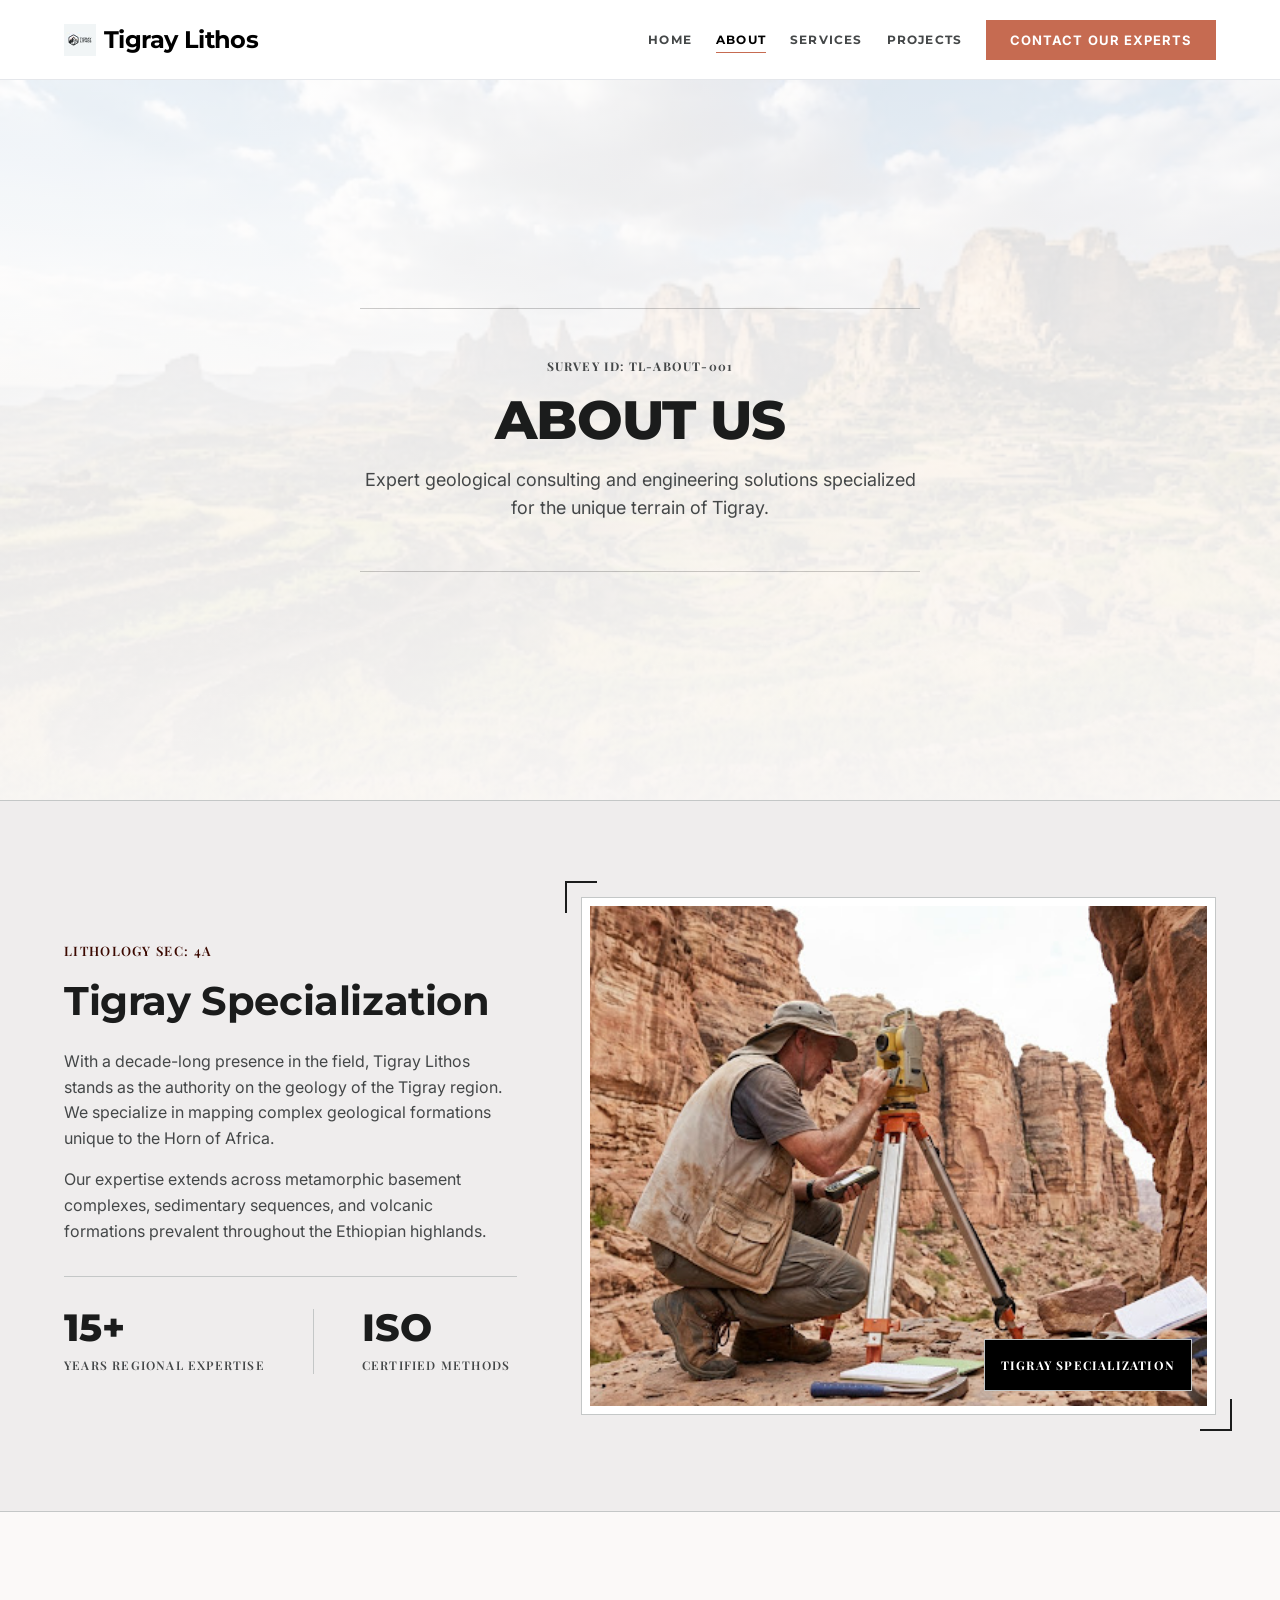
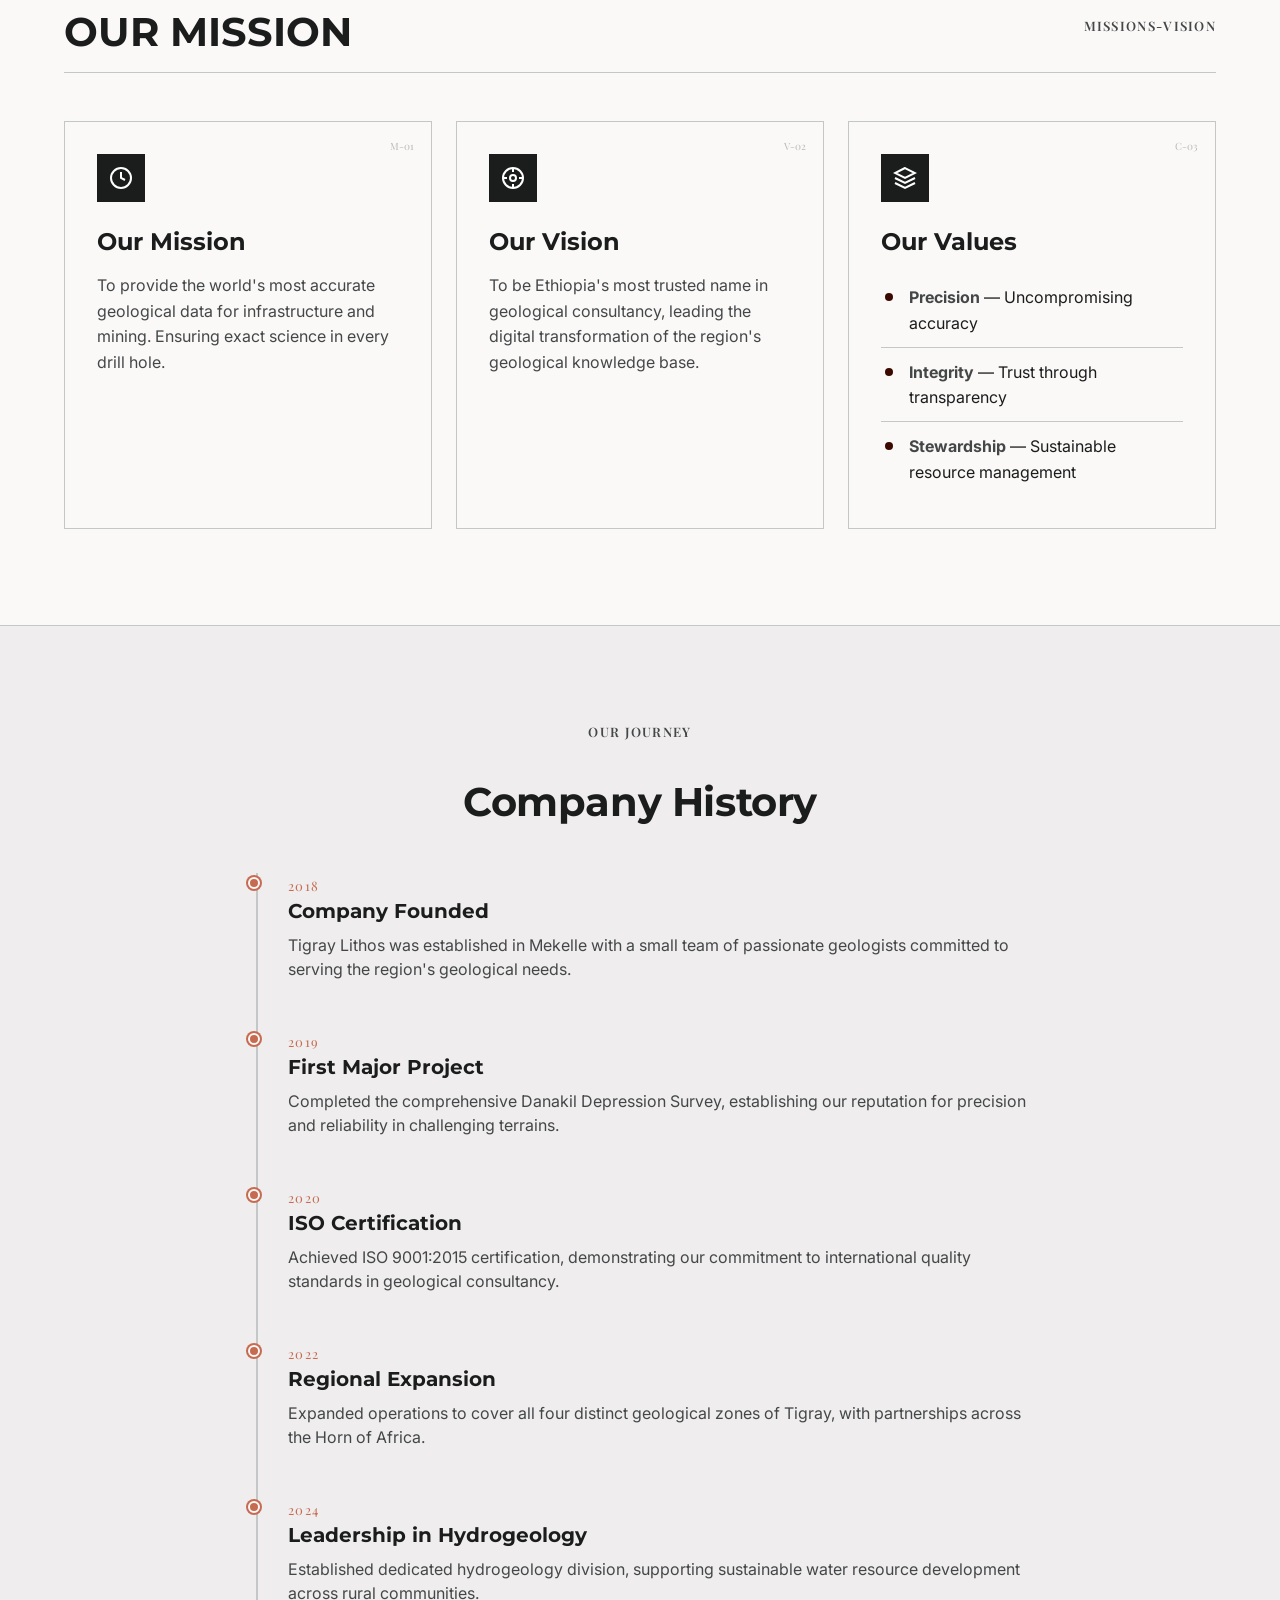
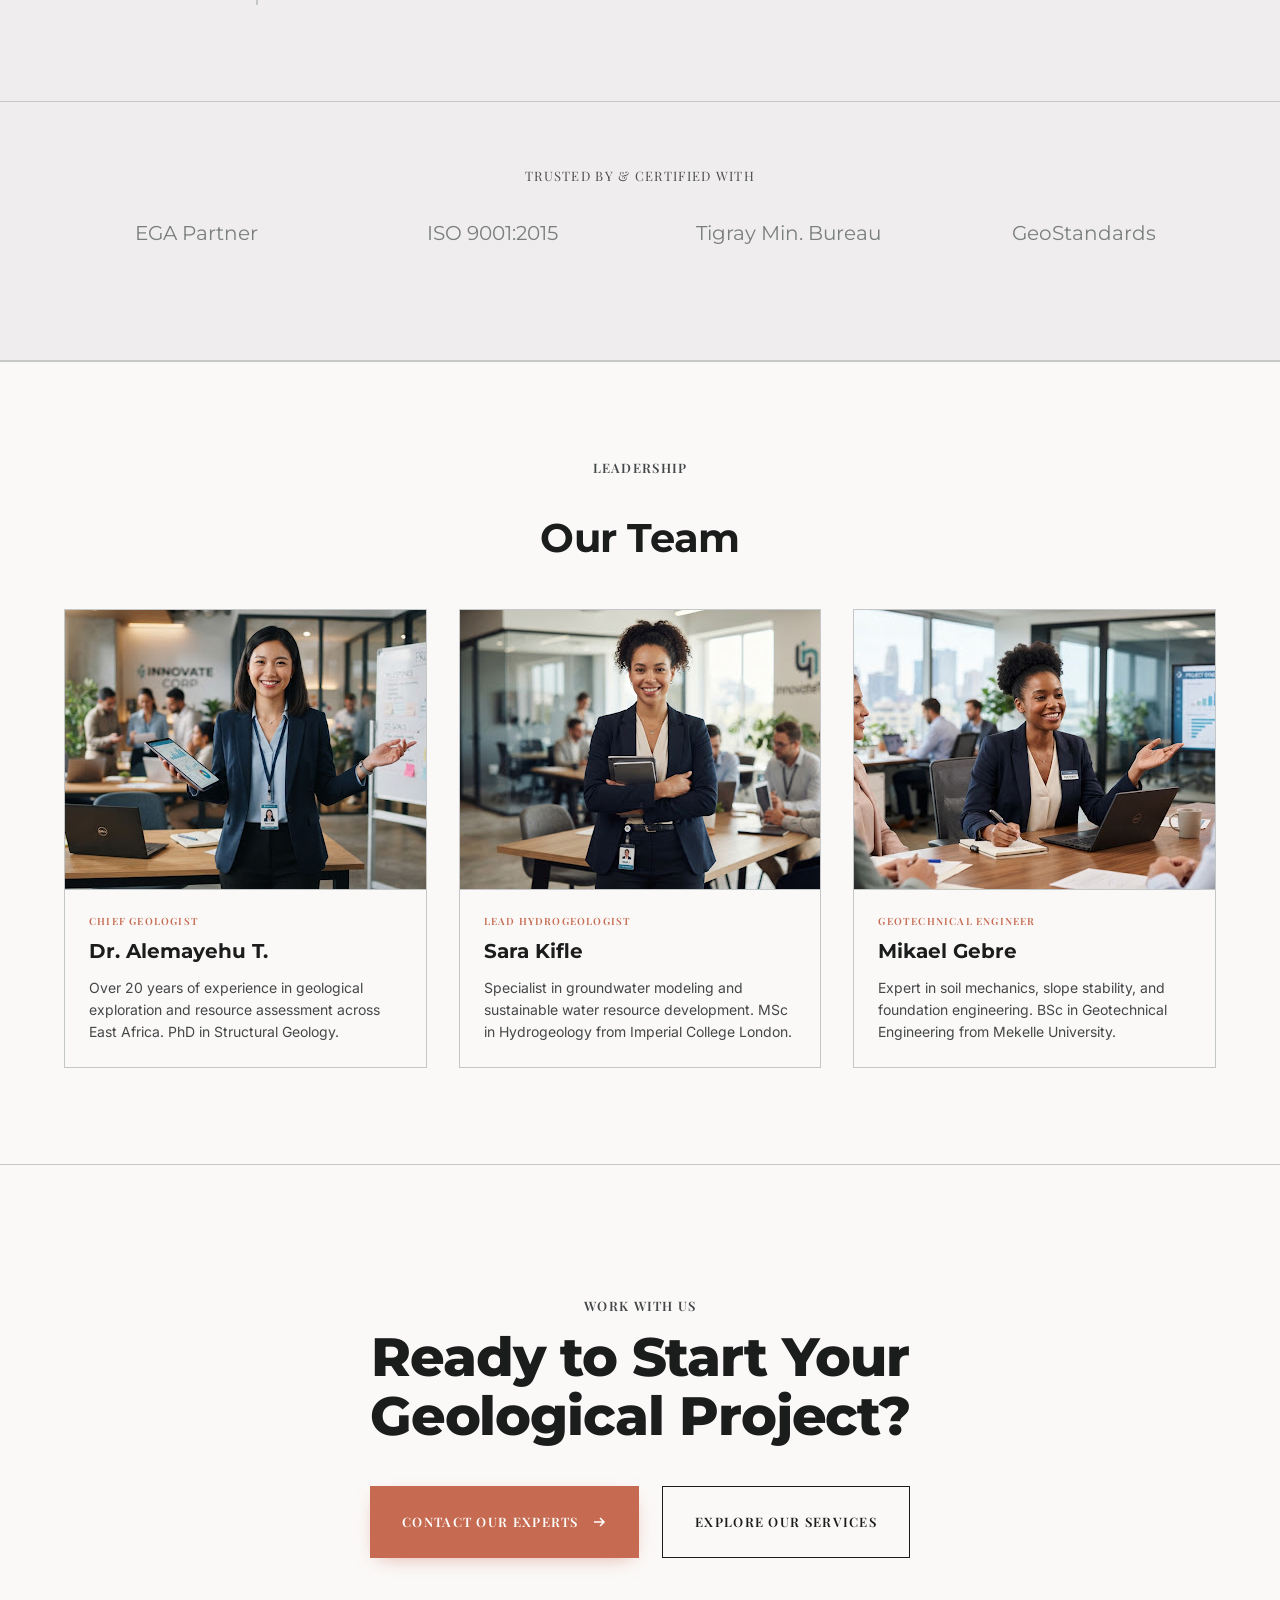
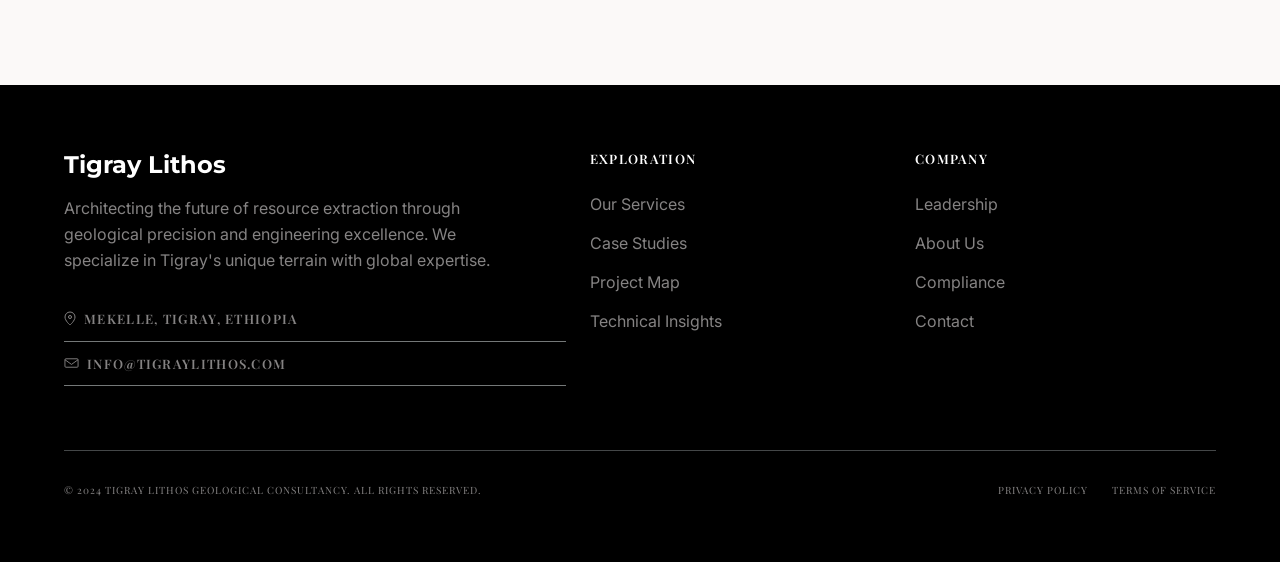
==== about.html @ 44156048 "feat: add main JavaScript functionality for header shadow, mobile menu, and scroll reveal effects fe" ====
<!DOCTYPE html>
<html lang="en">
<head>
  <meta charset="UTF-8">
  <meta name="viewport" content="width=device-width, initial-scale=1.0">
  <title>About Us — Tigray Lithos</title>
  <meta name="description" content="Learn about Tigray Lithos Geological Consultancy — our mission, history, and the expert team behind Ethiopia's leading geological consultancy.">
  <link rel="preconnect" href="https://fonts.googleapis.com">
  <link rel="preconnect" href="https://fonts.gstatic.com" crossorigin>
  <link href="https://fonts.googleapis.com/css2?family=Inter:wght@400;700&family=Montserrat:wght@400;700;800&family=Playfair+Display:wght@400;600;700&display=swap" rel="stylesheet">
  <link rel="stylesheet" href="css/style.css">
</head>
<body>

  <!-- HEADER -->
  <header class="site-header" id="siteHeader">
    <div class="header-inner">
      <a href="index.html" class="brand">
        <img src="assets/images/logo.png" alt="Tigray Lithos logo" class="brand-logo" width="32" height="32">
        <span class="brand-name">Tigray Lithos</span>
      </a>
      <nav class="main-nav" aria-label="Primary">
        <a href="index.html">HOME</a>
        <a href="about.html" class="is-active">ABOUT</a>
        <a href="services.html">SERVICES</a>
        <a href="projects.html">PROJECTS</a>
        <a href="contact.html" class="nav-cta">CONTACT OUR EXPERTS</a>
      </nav>
      <button class="menu-toggle" id="menuToggle" aria-label="Open menu" aria-expanded="false" aria-controls="mobileMenu">
        <span class="menu-bar"></span>
        <span class="menu-bar"></span>
        <span class="menu-bar"></span>
      </button>
    </div>
  </header>

  <!-- MOBILE MENU -->
  <div class="mobile-menu" id="mobileMenu" aria-hidden="true">
    <nav class="mobile-nav" aria-label="Mobile">
      <a href="index.html">HOME</a>
      <a href="about.html" class="is-active">ABOUT</a>
      <a href="services.html">SERVICES</a>
      <a href="projects.html">PROJECTS</a>
      <a href="contact.html" class="mobile-cta">CONTACT OUR EXPERTS</a>
    </nav>
  </div>

  <main>

    <!-- PAGE HERO -->
    <section class="page-hero about-hero">
      <div class="page-hero-bg" style="background-image:url('assets/images/tigray_focus_bg.png')"></div>
      <div class="page-hero-gradient"></div>
      <div class="page-hero-topo" aria-hidden="true">
        <svg viewBox="0 0 1280 400" preserveAspectRatio="none">
          <path d="M0 320 C 160 280, 240 320, 400 300 S 700 260, 860 280 S 1100 320, 1280 300" fill="none" stroke="#fff" stroke-width="1"/>
          <path d="M0 360 C 200 320, 320 360, 520 340 S 780 300, 960 320 S 1150 360, 1280 340" fill="none" stroke="#fff" stroke-width="1"/>
          <path d="M0 380 C 240 350, 400 380, 600 360 S 860 330, 1040 350 S 1200 380, 1280 360" fill="none" stroke="#fff" stroke-width="1"/>
        </svg>
      </div>
      <div class="page-hero-content">
        <div class="about-hero-border">
          <span class="hero-survey-id">SURVEY ID: TL-ABOUT-001</span>
          <h1>ABOUT US</h1>
          <p>Expert geological consulting and engineering solutions specialized for the unique terrain of Tigray.</p>
        </div>
      </div>
    </section>

    <!-- TIGRAY SPECIALIZATION SECTION -->
    <section class="section-specialization">
      <div class="container">
        <div class="specialization-grid reveal">
          <div class="specialization-text">
            <span class="eyebrow">LITHOLOGY SEC: 4A</span>
            <h2>Tigray Specialization</h2>
            <p>With a decade-long presence in the field, Tigray Lithos stands as the authority on the geology of the Tigray region. We specialize in mapping complex geological formations unique to the Horn of Africa.</p>
            <p>Our expertise extends across metamorphic basement complexes, sedimentary sequences, and volcanic formations prevalent throughout the Ethiopian highlands.</p>
            
            <div class="specialization-stats">
              <div class="spec-stat">
                <span class="spec-stat-number">15+</span>
                <span class="spec-stat-label">YEARS REGIONAL EXPERTISE</span>
              </div>
              <div class="spec-stat">
                <span class="spec-stat-number">ISO</span>
                <span class="spec-stat-label">CERTIFIED METHODS</span>
              </div>
            </div>
          </div>
          <div class="specialization-image">
            <span class="corner-accent corner-accent-tl"></span>
            <span class="corner-accent corner-accent-br"></span>
            <div class="specialization-image-inner">
              <img src="assets/images/tigray_basin.png" alt="Tigray geological basin landscape" loading="lazy">
            </div>
            <div class="specialization-image-label">
              <span>TIGRAY SPECIALIZATION</span>
            </div>
          </div>
        </div>
      </div>
    </section>

    <!-- MISSION, VISION & VALUES -->
    <section class="section-mvv">
      <div class="container">
        <div class="mvv-header reveal">
          <h2>OUR MISSION</h2>
          <span class="eyebrow">MISSIONS-VISION</span>
        </div>
        
        <div class="mvv-grid">
          <!-- Mission Card -->
          <div class="mvv-card reveal">
            <span class="mvv-number">M-01</span>
            <div class="mvv-card-icon">
              <svg width="24" height="24" viewBox="0 0 24 24" fill="none" stroke="currentColor" stroke-width="2"><circle cx="12" cy="12" r="10"/><path d="M12 6v6l4 2"/></svg>
            </div>
            <h3>Our Mission</h3>
            <p>To provide the world's most accurate geological data for infrastructure and mining. Ensuring exact science in every drill hole.</p>
          </div>
          
          <!-- Vision Card -->
          <div class="mvv-card reveal">
            <span class="mvv-number">V-02</span>
            <div class="mvv-card-icon">
              <svg width="24" height="24" viewBox="0 0 24 24" fill="none" stroke="currentColor" stroke-width="2"><circle cx="12" cy="12" r="10"/><circle cx="12" cy="12" r="3"/><path d="M12 2v4m0 12v4M2 12h4m12 0h4"/></svg>
            </div>
            <h3>Our Vision</h3>
            <p>To be Ethiopia's most trusted name in geological consultancy, leading the digital transformation of the region's geological knowledge base.</p>
          </div>
          
          <!-- Values Card -->
          <div class="mvv-card reveal">
            <span class="mvv-number">C-03</span>
            <div class="mvv-card-icon">
              <svg width="24" height="24" viewBox="0 0 24 24" fill="none" stroke="currentColor" stroke-width="2"><path d="M12 2L2 7l10 5 10-5-10-5zM2 17l10 5 10-5M2 12l10 5 10-5"/></svg>
            </div>
            <h3>Our Values</h3>
            <ul class="mvv-values-list">
              <li>
                <svg width="16" height="16" viewBox="0 0 24 24" fill="currentColor"><circle cx="12" cy="12" r="6"/></svg>
                <span><strong>Precision</strong> — Uncompromising accuracy</span>
              </li>
              <li>
                <svg width="16" height="16" viewBox="0 0 24 24" fill="currentColor"><circle cx="12" cy="12" r="6"/></svg>
                <span><strong>Integrity</strong> — Trust through transparency</span>
              </li>
              <li>
                <svg width="16" height="16" viewBox="0 0 24 24" fill="currentColor"><circle cx="12" cy="12" r="6"/></svg>
                <span><strong>Stewardship</strong> — Sustainable resource management</span>
              </li>
            </ul>
          </div>
        </div>
      </div>
    </section>

    <!-- HISTORY TIMELINE -->
    <section class="timeline-section">
      <div class="container">
        <div class="section-head center reveal">
          <span class="eyebrow">OUR JOURNEY</span>
          <h2>Company History</h2>
        </div>
        <div class="timeline reveal">
          <div class="timeline-item">
            <div class="timeline-dot"></div>
            <span class="timeline-year">2018</span>
            <h3>Company Founded</h3>
            <p>Tigray Lithos was established in Mekelle with a small team of passionate geologists committed to serving the region's geological needs.</p>
          </div>
          <div class="timeline-item">
            <div class="timeline-dot"></div>
            <span class="timeline-year">2019</span>
            <h3>First Major Project</h3>
            <p>Completed the comprehensive Danakil Depression Survey, establishing our reputation for precision and reliability in challenging terrains.</p>
          </div>
          <div class="timeline-item">
            <div class="timeline-dot"></div>
            <span class="timeline-year">2020</span>
            <h3>ISO Certification</h3>
            <p>Achieved ISO 9001:2015 certification, demonstrating our commitment to international quality standards in geological consultancy.</p>
          </div>
          <div class="timeline-item">
            <div class="timeline-dot"></div>
            <span class="timeline-year">2022</span>
            <h3>Regional Expansion</h3>
            <p>Expanded operations to cover all four distinct geological zones of Tigray, with partnerships across the Horn of Africa.</p>
          </div>
          <div class="timeline-item">
            <div class="timeline-dot"></div>
            <span class="timeline-year">2024</span>
            <h3>Leadership in Hydrogeology</h3>
            <p>Established dedicated hydrogeology division, supporting sustainable water resource development across rural communities.</p>
          </div>
        </div>
      </div>
    </section>

    <!-- CREDENTIALS -->
    <section class="section-credentials">
      <div class="container">
        <span class="credentials-label reveal">TRUSTED BY &amp; CERTIFIED WITH</span>
        <div class="credentials-grid reveal">
          <span class="credential">EGA Partner</span>
          <span class="credential">ISO 9001:2015</span>
          <span class="credential">Tigray Min. Bureau</span>
          <span class="credential">GeoStandards</span>
        </div>
      </div>
    </section>

    <!-- TEAM -->
    <section class="section-team">
      <div class="container">
        <div class="section-head center reveal">
          <span class="eyebrow">LEADERSHIP</span>
          <h2>Our Team</h2>
        </div>
        <div class="team-cards-grid reveal">

          <div class="team-card-simple">
            <div class="team-card-photo">
              <img src="assets/images/team_1.png" alt="Dr. Alemayehu T.">
            </div>
            <div class="team-card-info">
              <span class="team-card-role">Chief Geologist</span>
              <h3>Dr. Alemayehu T.</h3>
              <p>Over 20 years of experience in geological exploration and resource assessment across East Africa. PhD in Structural Geology.</p>
            </div>
          </div>

          <div class="team-card-simple">
            <div class="team-card-photo">
              <img src="assets/images/team_2.png" alt="Sara Kifle">
            </div>
            <div class="team-card-info">
              <span class="team-card-role">Lead Hydrogeologist</span>
              <h3>Sara Kifle</h3>
              <p>Specialist in groundwater modeling and sustainable water resource development. MSc in Hydrogeology from Imperial College London.</p>
            </div>
          </div>

          <div class="team-card-simple">
            <div class="team-card-photo">
              <img src="assets/images/team_3.png" alt="Mikael Gebre">
            </div>
            <div class="team-card-info">
              <span class="team-card-role">Geotechnical Engineer</span>
              <h3>Mikael Gebre</h3>
              <p>Expert in soil mechanics, slope stability, and foundation engineering. BSc in Geotechnical Engineering from Mekelle University.</p>
            </div>
          </div>

        </div>
      </div>
    </section>

    <!-- CTA -->
    <section class="section-cta">
      <div class="container center">
        <span class="eyebrow reveal">WORK WITH US</span>
        <h2 class="reveal">Ready to Start Your<br>Geological Project?</h2>
        <div class="cta-buttons reveal">
          <a href="contact.html" class="btn btn-accent">
            CONTACT OUR EXPERTS
            <svg width="16" height="16" viewBox="0 0 16 16" fill="none" aria-hidden="true"><path d="M3 8h10M9 4l4 4-4 4" stroke="currentColor" stroke-width="1.5"/></svg>
          </a>
          <a href="services.html" class="btn btn-outline">
            EXPLORE OUR SERVICES
          </a>
        </div>
      </div>
    </section>

  </main>

  <!-- FOOTER -->
  <footer class="site-footer">
    <div class="container">
      <div class="footer-grid">
        <div class="footer-brand">
          <span class="footer-name">Tigray Lithos</span>
          <p>Architecting the future of resource extraction through geological precision and engineering excellence. We specialize in Tigray's unique terrain with global expertise.</p>
          <div class="footer-contact-row">
            <svg width="12" height="15" viewBox="0 0 12 15" fill="none" aria-hidden="true"><path d="M6 1C3.2 1 1 3.2 1 6c0 3.8 5 8 5 8s5-4.2 5-8c0-2.8-2.2-5-5-5z" stroke="currentColor" stroke-width="1"/><circle cx="6" cy="6" r="1.5" stroke="currentColor"/></svg>
            MEKELLE, TIGRAY, ETHIOPIA
          </div>
          <div class="footer-contact-row">
            <svg width="15" height="12" viewBox="0 0 16 12" fill="none" aria-hidden="true"><rect x="1" y="1.5" width="14" height="9" rx="1" stroke="currentColor" stroke-width="1"/><path d="M1 2.5l7 5 7-5" stroke="currentColor" stroke-width="1"/></svg>
            INFO@TIGRAYLITHOS.COM
          </div>
        </div>
        <div class="footer-col">
          <span class="footer-col-title">EXPLORATION</span>
          <a href="services.html">Our Services</a>
          <a href="projects.html">Case Studies</a>
          <a href="projects.html">Project Map</a>
          <a href="services.html">Technical Insights</a>
        </div>
        <div class="footer-col">
          <span class="footer-col-title">COMPANY</span>
          <a href="about.html">Leadership</a>
          <a href="about.html">About Us</a>
          <a href="about.html">Compliance</a>
          <a href="contact.html">Contact</a>
        </div>
      </div>
      <div class="footer-bottom">
        <span>&copy; 2024 TIGRAY LITHOS GEOLOGICAL CONSULTANCY. ALL RIGHTS RESERVED.</span>
        <div class="footer-legal">
          <a href="#">PRIVACY POLICY</a>
          <a href="#">TERMS OF SERVICE</a>
        </div>
      </div>
    </div>
  </footer>

  <script src="js/main.js" defer></script>
</body>
</html>
---- css/style.css ----
/* ==========================================================================
   TIGRAY LITHOS — DESIGN TOKENS
   ========================================================================== */
:root {
  --bg: #FBF9F8;
  --ink: #1B1C1C;
  --black: #000000;
  --body: #444748;
  --muted: #747878;
  --muted-light: #858383;
  --accent: #C66B51;
  --accent-dark: #B55840;
  --cream: #FFDBD1;
  --light-1: #EAE8E7;
  --light-2: #E4E2E2;
  --light-3: #EFEDED;
  --olive: #695D46;
  --maroon: #3B0900;
  --whatsapp: #25D366;
  --telegram: #0088CC;
  --border: #C4C7C7;
  --line: #E5E7EB;

  --font-display: 'Montserrat', sans-serif;
  --font-body: 'Inter', sans-serif;
  --font-serif: 'Playfair Display', serif;

  --header-h: 80px;
  --gutter: 64px;
  --section-pad: 96px;

  --fs-hero: clamp(30px, 4vw, 56px);
  --fs-hero-lh: clamp(38px, 4.4vw, 62px);
  --fs-h2: clamp(28px, 3.2vw, 40px);
  --fs-h2-lh: clamp(36px, 3.8vw, 48px);
  --fs-huge: clamp(34px, 4.2vw, 58px);
  --fs-huge-lh: clamp(42px, 4.6vw, 64px);
  --label: 13px;

  --shadow-soft: 0px 1px 2px 0px rgba(0,0,0,0.05);
  --shadow-lift: 0px 8px 10px -6px rgba(0,0,0,0.1), 0px 20px 25px -5px rgba(0,0,0,0.1);
  --shadow-card: 0px 10px 30px -12px rgba(0,0,0,0.2);

  --ease-out: cubic-bezier(0.22, 1, 0.36, 1);
  --ease-spring: cubic-bezier(0.34, 1.56, 0.64, 1);
}

/* ==========================================================================
   RESET & BASE
   ========================================================================== */
*, *::before, *::after { margin: 0; padding: 0; box-sizing: border-box; }

html {
  scroll-behavior: smooth;
  -webkit-text-size-adjust: 100%;
}

section { scroll-margin-top: calc(var(--header-h) + 8px); }

body {
  font-family: var(--font-body);
  background: var(--bg);
  color: var(--ink);
  font-size: 16px;
  line-height: 1.5;
  -webkit-font-smoothing: antialiased;
  -moz-osx-font-smoothing: grayscale;
  overflow-x: hidden;
}

img { display: block; max-width: 100%; height: auto; }
a { text-decoration: none; color: inherit; }
button { font: inherit; background: none; border: none; cursor: pointer; color: inherit; }

.container {
  width: 100%;
  max-width: 1280px;
  margin: 0 auto;
  padding: 0 var(--gutter);
}

.container.center { text-align: center; }

:focus-visible {
  outline: 2px solid var(--accent);
  outline-offset: 3px;
}

::selection { background: var(--accent); color: #fff; }

/* ==========================================================================
   HEADER
   ========================================================================== */
.site-header {
  position: sticky;
  top: 0;
  z-index: 100;
  height: var(--header-h);
  background: rgba(255,255,255,0.9);
  backdrop-filter: blur(6px);
  -webkit-backdrop-filter: blur(6px);
  border-bottom: 1px solid var(--line);
  transition: box-shadow 0.3s ease;
}

.site-header.is-scrolled {
  box-shadow: 0 8px 24px -12px rgba(0,0,0,0.15);
}

.header-inner {
  max-width: 1280px;
  margin: 0 auto;
  height: 100%;
  padding: 0 var(--gutter);
  display: flex;
  justify-content: space-between;
  align-items: center;
  gap: 24px;
}

.brand {
  display: flex;
  align-items: center;
  gap: 8px;
  flex-shrink: 0;
}

.brand-logo {
  width: 32px;
  height: 32px;
  object-fit: contain;
  transition: transform 0.3s var(--ease-out);
}

.brand:hover .brand-logo { transform: rotate(-8deg) scale(1.05); }

.brand-name {
  font-family: var(--font-display);
  font-weight: 700;
  font-size: 24px;
  line-height: 31.2px;
  letter-spacing: -0.025em;
  color: var(--black);
}

.main-nav { display: flex; align-items: center; gap: 24px; }

.main-nav a {
  position: relative;
  font-family: var(--font-display);
  font-weight: 700;
  font-size: 12px;
  letter-spacing: 0.1em;
  text-transform: uppercase;
  color: var(--body);
  padding: 4px 0;
  transition: color 0.25s ease;
}

.main-nav a::after {
  content: '';
  position: absolute;
  left: 0;
  bottom: 0;
  width: 100%;
  height: 1px;
  background: var(--accent);
  transform: scaleX(0);
  transform-origin: left;
  transition: transform 0.3s var(--ease-out);
}

.main-nav a:hover { color: var(--accent); }
.main-nav a:hover::after,
.main-nav a.is-active::after { transform: scaleX(1); }
.main-nav a.is-active { color: var(--black); }

.main-nav .nav-cta {
  font-family: var(--font-body);
  font-weight: 700;
  font-size: 13px;
  line-height: 16px;
  background: var(--accent);
  color: #fff;
  padding: 12px 24px;
  text-transform: uppercase;
  letter-spacing: 0.08em;
  transition: background 0.25s ease, transform 0.2s ease;
}

.main-nav .nav-cta::after { display: none; }
.main-nav .nav-cta:hover { background: var(--accent-dark); color: #fff; transform: translateY(-2px); }

/* ==========================================================================
   MOBILE MENU TOGGLE
   ========================================================================== */
.menu-toggle {
  display: none;
  flex-direction: column;
  justify-content: center;
  gap: 5px;
  width: 44px;
  height: 44px;
  padding: 10px;
  z-index: 120;
  position: relative;
}

.menu-bar {
  display: block;
  width: 100%;
  height: 2px;
  background: var(--black);
  border-radius: 2px;
  transition: transform 0.35s var(--ease-out), opacity 0.25s ease;
}

.menu-toggle[aria-expanded="true"] .menu-bar:nth-child(1) { transform: translateY(7px) rotate(45deg); }
.menu-toggle[aria-expanded="true"] .menu-bar:nth-child(2) { opacity: 0; }
.menu-toggle[aria-expanded="true"] .menu-bar:nth-child(3) { transform: translateY(-7px) rotate(-45deg); }

/* ==========================================================================
   MOBILE MENU (FULL-SCREEN OVERLAY)
   ========================================================================== */
.mobile-menu {
  position: fixed;
  inset: 0;
  z-index: 110;
  background: var(--bg);
  display: flex;
  align-items: center;
  justify-content: center;
  opacity: 0;
  visibility: hidden;
  transform: translateY(-24px);
  transition: opacity 0.4s var(--ease-out), transform 0.4s var(--ease-out), visibility 0.4s;
}

.mobile-menu.is-open {
  opacity: 1;
  visibility: visible;
  transform: translateY(0);
}

.mobile-nav {
  display: flex;
  flex-direction: column;
  align-items: center;
  gap: 8px;
  padding: 0 24px;
  width: 100%;
}

.mobile-nav a {
  font-family: var(--font-display);
  font-weight: 800;
  font-size: clamp(28px, 8vw, 44px);
  letter-spacing: -0.01em;
  color: var(--ink);
  padding: 12px 16px;
  opacity: 0;
  transform: translateY(16px);
  transition: opacity 0.4s var(--ease-out), transform 0.4s var(--ease-out), color 0.2s ease;
}

.mobile-nav a:hover { color: var(--accent); }

.mobile-menu.is-open .mobile-nav a {
  opacity: 1;
  transform: translateY(0);
}

.mobile-menu.is-open .mobile-nav a:nth-child(1) { transition-delay: 0.05s; }
.mobile-menu.is-open .mobile-nav a:nth-child(2) { transition-delay: 0.1s; }
.mobile-menu.is-open .mobile-nav a:nth-child(3) { transition-delay: 0.15s; }
.mobile-menu.is-open .mobile-nav a:nth-child(4) { transition-delay: 0.2s; }
.mobile-menu.is-open .mobile-nav a:nth-child(5) { transition-delay: 0.25s; }
.mobile-menu.is-open .mobile-nav a:nth-child(6) { transition-delay: 0.3s; }

.mobile-nav .mobile-cta {
  margin-top: 24px;
  font-family: var(--font-body);
  font-weight: 700;
  font-size: 13px;
  letter-spacing: 0.08em;
  background: var(--accent);
  color: #fff;
  padding: 18px 40px;
}

body.menu-locked { overflow: hidden; }

/* ==========================================================================
   HERO
   ========================================================================== */
.hero {
  position: relative;
  min-height: clamp(440px, calc(100vh - var(--header-h)), 560px);
  display: flex;
  align-items: flex-end;
  overflow: hidden;
  color: #fff;
}

.hero-bg {
  position: absolute;
  inset: 0;
  background-size: cover;
  background-position: center;
  transform: scale(1.02);
  animation: heroZoom 12s var(--ease-out) forwards;
}

@keyframes heroZoom {
  from { transform: scale(1.12); }
  to { transform: scale(1.02); }
}

.hero-overlay { position: absolute; inset: 0; background: rgba(0,0,0,0.4); }
.hero-gradient { position: absolute; inset: 0; background: linear-gradient(0deg, rgba(0,0,0,1) 0%, rgba(0,0,0,0.6) 50%, rgba(0,0,0,0) 100%); }

.hero-topo {
  position: absolute;
  inset: 0;
  opacity: 0.15;
  pointer-events: none;
}

.hero-topo svg { width: 100%; height: 100%; }

.hero-content {
  position: relative;
  z-index: 2;
  width: 100%;
  max-width: 1280px;
  margin: 0 auto;
  padding: clamp(72px, 10vh, 120px) var(--gutter) clamp(40px, 6vw, 64px);
  display: flex;
  justify-content: space-between;
  align-items: flex-end;
  gap: 48px;
}

.hero-left { max-width: 672px; }

.hero-coords {
  display: flex;
  align-items: center;
  gap: 12px;
  margin-bottom: 23px;
}

.hero-coords-line {
  display: inline-block;
  width: 48px;
  height: 1px;
  background: var(--cream);
  animation: lineGrow 0.9s var(--ease-out) 0.2s backwards;
}

@keyframes lineGrow { from { transform: scaleX(0); } to { transform: scaleX(1); } }

.hero-coords-text {
  font-family: var(--font-serif);
  font-weight: 600;
  font-size: var(--label);
  letter-spacing: 0.2em;
  color: var(--cream);
  text-transform: uppercase;
}

.hero h1 {
  font-family: var(--font-display);
  font-weight: 800;
  font-size: var(--fs-hero);
  line-height: var(--fs-hero-lh);
  letter-spacing: -0.02em;
  margin-bottom: 17px;
  max-width: 448px;
}

.hero-sub {
  font-size: 18px;
  line-height: 28.8px;
  color: var(--light-1);
  max-width: 672px;
  margin-bottom: 17px;
}

.hero-ctas { display: flex; gap: 16px; flex-wrap: wrap; }

.hero-right { display: flex; flex-direction: column; align-items: flex-end; gap: 8px; flex-shrink: 0; }

.survey-data {
  display: flex;
  flex-direction: column;
  align-items: flex-end;
  gap: 8px;
  opacity: 0.6;
  text-align: right;
}

.survey-data span {
  font-family: var(--font-serif);
  font-size: 10px;
  line-height: 15px;
  text-transform: uppercase;
  letter-spacing: 0.1em;
  color: var(--light-1);
}

/* ==========================================================================
   BUTTONS
   ========================================================================== */
.btn {
  display: inline-flex;
  align-items: center;
  justify-content: center;
  gap: 12px;
  padding: 20px 32px;
  font-family: var(--font-serif);
  font-weight: 600;
  font-size: var(--label);
  letter-spacing: 0.1em;
  text-transform: uppercase;
  cursor: pointer;
  transition: transform 0.25s var(--ease-spring), box-shadow 0.25s ease, background 0.25s ease, border-color 0.25s ease;
  will-change: transform;
}

.btn:hover { transform: translateY(-3px); }
.btn:active { transform: translateY(-1px); }

.btn-accent {
  background: var(--accent);
  color: #fff;
  box-shadow: 0 6px 20px -8px rgba(198,107,81,0.6);
}

.btn-accent:hover { background: var(--accent-dark); box-shadow: 0 10px 28px -8px rgba(198,107,81,0.7); }

.btn-accent svg { transition: transform 0.3s var(--ease-out); }
.btn-accent:hover svg { transform: translateX(3px); }

.btn-outline {
  background: transparent;
  color: #fff;
  border: 1px solid var(--muted);
  padding: 25px 32px;
}

.btn-outline:hover { border-color: #fff; background: rgba(255,255,255,0.08); }

.btn-black { background: var(--black); color: #fff; }
.btn-black:hover { background: var(--ink); }

.btn-whatsapp { background: var(--whatsapp); color: #fff; box-shadow: 0 6px 20px -8px rgba(37,211,102,0.5); }
.btn-whatsapp:hover { filter: brightness(1.08); }

.btn-telegram { background: var(--telegram); color: #fff; box-shadow: 0 6px 20px -8px rgba(0,136,204,0.5); }
.btn-telegram:hover { filter: brightness(1.08); }

/* ==========================================================================
   SECTION HEADERS & SHARED
   ========================================================================== */
.section-head {
  display: flex;
  justify-content: space-between;
  align-items: flex-end;
  margin-bottom: 48px;
  gap: 24px;
}

.section-head.center { flex-direction: column; align-items: center; text-align: center; }
.section-head.row { align-items: flex-end; }

.eyebrow {
  display: inline-block;
  font-family: var(--font-serif);
  font-weight: 600;
  font-size: var(--label);
  letter-spacing: 0.1em;
  text-transform: uppercase;
  color: var(--body);
  margin-bottom: 12px;
}

.eyebrow.light { color: var(--cream); letter-spacing: 0.2em; }

.section-head h2 {
  font-family: var(--font-display);
  font-weight: 700;
  font-size: var(--fs-h2);
  line-height: var(--fs-h2-lh);
  letter-spacing: -0.01em;
  color: var(--ink);
}

.badge {
  display: inline-block;
  font-family: var(--font-serif);
  font-weight: 600;
  font-size: var(--label);
  letter-spacing: 0.1em;
  text-transform: uppercase;
  color: var(--body);
  border: 1px solid var(--border);
  padding: 8px 16px;
  white-space: nowrap;
}

/* ==========================================================================
   LINK ARROW
   ========================================================================== */
.link-arrow {
  display: inline-flex;
  align-items: center;
  gap: 8px;
  font-family: var(--font-serif);
  font-size: var(--label);
  letter-spacing: 0.1em;
  text-transform: uppercase;
  color: var(--black);
  cursor: pointer;
  transition: color 0.25s ease;
}

.arrow-icon { transition: transform 0.3s var(--ease-out); flex-shrink: 0; }

.link-arrow:hover { color: var(--accent); }
.link-arrow:hover .arrow-icon { transform: translateX(4px); }
.link-arrow.light { color: #fff; }
.link-arrow.light:hover { color: var(--cream); }

/* ==========================================================================
   INTRO SECTION
   ========================================================================== */
.section-intro {
  padding: var(--section-pad) 0;
  background: var(--bg);
  border-top: 1px solid rgba(196,199,199,0.3);
  border-bottom: 1px solid rgba(196,199,199,0.3);
}

.intro-grid {
  display: grid;
  grid-template-columns: 5fr 7fr;
  gap: 24px;
  align-items: center;
}

.intro-image-wrap {
  position: relative;
  transition: transform 0.4s var(--ease-out);
}

.corner {
  position: absolute;
  width: 48px;
  height: 48px;
  z-index: 2;
  pointer-events: none;
}

.corner-tl { top: -16px; left: -16px; border-top: 3px solid var(--ink); border-left: 3px solid var(--ink); }
.corner-br { bottom: -16px; right: -16px; border-bottom: 3px solid var(--ink); border-right: 3px solid var(--ink); }

.intro-image {
  width: 100%;
  height: 465px;
  object-fit: cover;
  box-shadow: var(--shadow-lift);
}

.intro-card {
  position: absolute;
  bottom: 24px;
  right: 24px;
  background: var(--black);
  border: 1px solid rgba(196,199,199,0.2);
  padding: 16px 24px;
  display: flex;
  flex-direction: column;
  gap: 4px;
  box-shadow: var(--shadow-card);
}

.intro-card-label {
  font-family: var(--font-serif);
  font-size: 10px;
  text-transform: uppercase;
  letter-spacing: 0.1em;
  color: rgba(255,255,255,0.6);
}

.intro-card-title {
  font-family: var(--font-display);
  font-weight: 700;
  font-size: 24px;
  line-height: 31.2px;
  color: #fff;
}

.intro-text h2 {
  font-family: var(--font-display);
  font-weight: 700;
  font-size: var(--fs-h2);
  line-height: var(--fs-h2-lh);
  letter-spacing: -0.01em;
  margin-bottom: 24px;
}

.intro-text h2 .muted { color: var(--muted); }

.divider-line {
  width: 100%;
  height: 1px;
  background: var(--border);
  margin-bottom: 32px;
}

.intro-text p {
  font-size: 18px;
  line-height: 28.8px;
  color: var(--body);
  margin-bottom: 24px;
}

.intro-text .intro-p2 {
  font-size: 16px;
  line-height: 25.6px;
  color: rgba(68,71,72,0.8);
  margin-bottom: 32px;
}

/* ==========================================================================
   SERVICES
   ========================================================================== */
.section-services {
  padding: var(--section-pad) 0;
  background: var(--bg);
  border-bottom: 1px solid var(--border);
}

.services-grid {
  display: grid;
  grid-template-columns: repeat(3, 1fr);
  grid-auto-rows: 1fr;
  gap: 1px;
  background: var(--border);
  border: 1px solid var(--border);
}

.service-card {
  background: var(--bg);
  padding: 32px;
  position: relative;
  display: flex;
  flex-direction: column;
  min-height: 320px;
  transition: transform 0.35s var(--ease-out), box-shadow 0.35s ease, background 0.3s ease;
}

.service-card:hover {
  background: #fff;
  box-shadow: var(--shadow-card);
  transform: translateY(-4px);
  z-index: 2;
}

.service-card .service-id {
  font-family: var(--font-serif);
  font-size: 10px;
  letter-spacing: 0.1em;
  text-transform: uppercase;
  color: var(--muted);
  margin-bottom: 16px;
}

.service-icon {
  color: var(--ink);
  margin-bottom: 24px;
  transition: transform 0.35s var(--ease-spring);
}

.service-card:hover .service-icon { transform: translateY(-4px) scale(1.08); }

.service-card h3 {
  font-family: var(--font-display);
  font-weight: 700;
  font-size: 20px;
  line-height: 28px;
  color: var(--ink);
  margin-bottom: 12px;
}

.service-card p {
  font-size: 16px;
  line-height: 24px;
  color: var(--body);
}

.service-card-dark {
  background: var(--black);
  grid-column: span 2;
  overflow: hidden;
}

.service-card-dark:hover { background: var(--ink); }

.service-card-dark .service-id { color: rgba(255,255,255,0.5); }
.service-card-dark .service-icon { color: var(--cream); }
.service-card-dark h3 { color: #fff; }
.service-card-dark p { color: rgba(234,232,231,0.8); }

.pattern {
  position: absolute;
  inset: 0;
  background-image: radial-gradient(rgba(255,255,255,0.08) 1px, transparent 1px);
  background-size: 10px 10px;
  pointer-events: none;
}

.corner-dot {
  position: absolute;
  top: 32px;
  right: 32px;
  width: 8px;
  height: 8px;
  background: var(--cream);
  border-radius: 1px;
}

.section-footer-link {
  display: flex;
  justify-content: center;
  margin-top: 48px;
}

/* ==========================================================================
   WHY CHOOSE US
   ========================================================================== */
.section-why {
  padding: var(--section-pad) 0;
  background: var(--bg);
  border-bottom: 1px solid var(--border);
}

.why-grid {
  display: grid;
  grid-template-columns: repeat(5, 1fr);
  gap: 32px;
}

.why-item {
  text-align: center;
  padding: 16px 8px;
  border-radius: 8px;
  transition: transform 0.35s var(--ease-out), background 0.3s ease;
}

.why-item:hover { transform: translateY(-6px); background: #fff; box-shadow: var(--shadow-card); }

.why-icon {
  width: 64px;
  height: 64px;
  border-radius: 50%;
  background: var(--light-3);
  display: flex;
  align-items: center;
  justify-content: center;
  margin: 0 auto 24px;
  color: var(--ink);
  transition: background 0.3s ease, transform 0.35s var(--ease-spring);
}

.why-item:hover .why-icon { background: var(--cream); transform: scale(1.08); }

.why-item h3 {
  font-family: var(--font-display);
  font-weight: 400;
  font-size: 18px;
  line-height: 28px;
  color: var(--ink);
  margin-bottom: 8px;
}

.why-item p {
  font-size: 14px;
  line-height: 20px;
  color: var(--body);
}

/* ==========================================================================
   FEATURED PROJECTS
   ========================================================================== */
.section-projects {
  padding: var(--section-pad) 0;
  background: var(--bg);
  border-bottom: 1px solid var(--border);
}

.projects-grid {
  display: grid;
  grid-template-columns: repeat(3, 1fr);
  gap: 24px;
}

.project-card {
  border: 1px solid var(--border);
  background: var(--bg);
  display: flex;
  flex-direction: column;
  transition: transform 0.35s var(--ease-out), box-shadow 0.35s ease, border-color 0.3s ease;
}

.project-card:hover {
  transform: translateY(-6px);
  box-shadow: var(--shadow-card);
  border-color: var(--border);
}

.project-image {
  height: 256px;
  overflow: hidden;
  background-size: 104%;
  background-position: center;
  transition: background-size 0.5s var(--ease-out);
}

.project-card:hover .project-image { background-size: 112%; }

.project-content { padding: 32px; display: flex; flex-direction: column; flex: 1; }

.project-location {
  display: inline-flex;
  align-items: center;
  gap: 6px;
  font-family: var(--font-serif);
  font-size: 10px;
  letter-spacing: 0.1em;
  text-transform: uppercase;
  color: var(--muted);
  margin-bottom: 16px;
}

.project-content h3 {
  font-family: var(--font-display);
  font-weight: 400;
  font-size: 20px;
  line-height: 28px;
  margin-bottom: 12px;
  transition: color 0.25s ease;
}

.project-card:hover .project-content h3 { color: var(--accent); }

.project-content p {
  font-size: 16px;
  line-height: 24px;
  color: var(--body);
  margin-bottom: 24px;
  flex: 1;
}

/* ==========================================================================
   TIGRAY FOCUS
   ========================================================================== */
.section-focus {
  position: relative;
  padding: clamp(80px, 10vw, 128px) 0;
  overflow: hidden;
  color: #fff;
}

.focus-bg {
  position: absolute;
  inset: 0;
  background-size: cover;
  background-position: center;
  opacity: 0.2;
}

.focus-gradient {
  position: absolute;
  inset: 0;
  background: linear-gradient(90deg, rgba(0,0,0,1) 0%, rgba(0,0,0,0.9) 50%, transparent 100%);
}

.focus-grid {
  position: relative;
  z-index: 2;
  display: grid;
  grid-template-columns: 1fr 1fr;
  gap: clamp(32px, 5vw, 64px);
  align-items: center;
}

.focus-left h2 {
  font-family: var(--font-display);
  font-weight: 800;
  font-size: var(--fs-huge);
  line-height: var(--fs-huge-lh);
  letter-spacing: -0.02em;
  margin-bottom: 24px;
}

.focus-left p {
  font-size: 16px;
  line-height: 24px;
  color: var(--light-1);
  max-width: 480px;
  margin-bottom: 48px;
}

.focus-stats {
  display: flex;
  gap: clamp(32px, 5vw, 64px);
  border-top: 1px solid var(--body);
  padding-top: 32px;
  margin-bottom: 48px;
}

.stat { display: flex; flex-direction: column; gap: 8px; }

.stat-number {
  font-family: var(--font-display);
  font-weight: 400;
  font-size: clamp(28px, 3vw, 36px);
  line-height: 40px;
  color: var(--cream);
}

.stat-label {
  font-family: var(--font-serif);
  font-size: 10px;
  text-transform: uppercase;
  letter-spacing: 0.1em;
  color: var(--light-1);
}

.focus-map { width: 100%; height: auto; }

.focus-card {
  position: relative;
  background: rgba(251,249,248,0.05);
  border: 1px solid rgba(116,120,120,0.3);
  backdrop-filter: blur(2px);
  -webkit-backdrop-filter: blur(2px);
  border-radius: 2px;
  padding: 32px;
  display: flex;
  align-items: flex-end;
  justify-content: center;
  min-height: clamp(360px, 40vw, 510px);
}

.focus-badge {
  background: rgba(0,0,0,0.8);
  border: 1px solid rgba(116,120,120,0.3);
  padding: 8px 16px;
  font-family: var(--font-serif);
  font-size: 10px;
  letter-spacing: 0.1em;
  text-transform: uppercase;
  color: #fff;
}

/* ==========================================================================
   TEAM
   ========================================================================== */
.section-team {
  padding: var(--section-pad) 0;
  background: var(--bg);
  border-bottom: 1px solid var(--border);
}

.team-grid {
  display: grid;
  grid-template-columns: repeat(4, 1fr);
  gap: 32px;
}

.team-card {
  border: 1px solid var(--border);
  background: var(--bg);
  display: flex;
  flex-direction: column;
  transition: transform 0.35s var(--ease-out), box-shadow 0.35s ease;
}

.team-card:hover { transform: translateY(-6px); box-shadow: var(--shadow-card); }

.team-photo {
  height: 262px;
  background-size: cover;
  background-position: center;
  border-bottom: 1px solid var(--border);
}

.team-info { padding: 24px; }

.team-info h3 {
  font-family: var(--font-display);
  font-weight: 700;
  font-size: 24px;
  line-height: 30px;
  margin-bottom: 8px;
}

.team-info span {
  font-family: var(--font-serif);
  font-size: 10px;
  text-transform: uppercase;
  letter-spacing: 0.1em;
  color: var(--body);
}

.team-card-cta {
  border: 1px dashed var(--border);
  display: flex;
  flex-direction: column;
  align-items: center;
  justify-content: center;
  gap: 16px;
  color: var(--ink);
  cursor: pointer;
  min-height: 262px;
  transition: background 0.3s ease, border-color 0.3s ease;
}

.team-card-cta svg { transition: transform 0.35s var(--ease-spring); }

.team-card-cta:hover { background: var(--light-3); border-color: var(--accent); }
.team-card-cta:hover svg { transform: translateY(-4px); }

.team-card-cta span {
  font-family: var(--font-display);
  font-weight: 400;
  font-size: 18px;
}

/* ==========================================================================
   CREDENTIALS
   ========================================================================== */
.section-credentials {
  padding: 64px 0;
  background: var(--light-3);
  border-bottom: 1px solid var(--border);
  opacity: 0.95;
}

.credentials-label {
  display: block;
  text-align: center;
  font-family: var(--font-serif);
  font-size: var(--label);
  letter-spacing: 0.1em;
  text-transform: uppercase;
  color: var(--body);
  margin-bottom: 32px;
}

.credentials-grid {
  display: grid;
  grid-template-columns: repeat(4, 1fr);
  gap: 32px;
  margin-bottom: 48px;
}

.credential {
  text-align: center;
  font-family: var(--font-display);
  font-weight: 400;
  font-size: 20px;
  color: var(--muted);
  transition: color 0.25s ease, transform 0.25s var(--ease-out);
  cursor: default;
}

.credential:hover { color: var(--ink); transform: translateY(-2px); }

/* ==========================================================================
   TEAM CARDS (ABOUT PAGE)
   ========================================================================== */
.section-team {
  padding: var(--section-pad) 0;
  background: var(--bg);
  border-top: 1px solid var(--border);
  border-bottom: 1px solid var(--border);
}

.team-cards-grid {
  display: grid;
  grid-template-columns: repeat(3, 1fr);
  gap: 32px;
  margin-top: 48px;
}

.team-card-simple {
  background: var(--bg);
  border: 1px solid var(--border);
  overflow: hidden;
  transition: transform 0.3s var(--ease-out), box-shadow 0.3s ease;
}

.team-card-simple:hover {
  transform: translateY(-6px);
  box-shadow: var(--shadow-card);
}

.team-card-photo {
  height: 280px;
  background: var(--light-3);
  border-bottom: 1px solid var(--border);
  overflow: hidden;
}

.team-card-photo img {
  width: 100%;
  height: 100%;
  object-fit: cover;
  display: block;
}

.team-card-info {
  padding: 24px;
}

.team-card-role {
  font-family: var(--font-serif);
  font-size: 10px;
  font-weight: 600;
  letter-spacing: 1.2px;
  text-transform: uppercase;
  color: var(--accent);
  margin-bottom: 8px;
  display: block;
}

.team-card-info h3 {
  font-family: var(--font-display);
  font-weight: 700;
  font-size: 20px;
  line-height: 28px;
  color: var(--ink);
  margin-bottom: 12px;
}

.team-card-info p {
  font-size: 14px;
  line-height: 22px;
  color: var(--body);
  margin: 0;
}

/* ==========================================================================
   FINAL CTA
   ========================================================================== */
.section-cta {
  padding: clamp(80px, 10vw, 128px) 0;
  background: var(--bg);
}

.section-cta h2 {
  font-family: var(--font-display);
  font-weight: 800;
  font-size: var(--fs-huge);
  line-height: var(--fs-huge-lh);
  letter-spacing: -0.02em;
  color: var(--ink);
  margin-bottom: 40px;
}

.cta-buttons {
  display: flex;
  justify-content: center;
  gap: 24px;
  flex-wrap: wrap;
}

.section-cta .btn-outline {
  color: var(--ink);
  border-color: var(--ink);
}

.section-cta .btn-outline:hover {
  border-color: var(--accent);
  color: var(--accent);
  background: transparent;
}

/* ==========================================================================
   FOOTER
   ========================================================================== */
.site-footer {
  background: var(--black);
  color: #fff;
  padding: 64px 0;
}

.footer-grid {
  display: grid;
  grid-template-columns: 5fr 3fr 3fr;
  gap: 24px;
  padding-bottom: 64px;
}

.footer-name {
  display: block;
  font-family: var(--font-display);
  font-weight: 700;
  font-size: 24px;
  line-height: 31.2px;
  margin-bottom: 16px;
}

.footer-brand p {
  font-size: 16px;
  line-height: 25.6px;
  color: var(--muted-light);
  max-width: 448px;
  margin-bottom: 24px;
}

.footer-contact-row {
  display: flex;
  align-items: center;
  gap: 8px;
  color: var(--muted-light);
  font-family: var(--font-serif);
  font-weight: 600;
  font-size: var(--label);
  letter-spacing: 0.1em;
  text-transform: uppercase;
  padding: 12px 0;
  border-bottom: 1px solid var(--muted);
}

.footer-contact-row svg { color: var(--muted-light); flex-shrink: 0; }

.footer-col { display: flex; flex-direction: column; gap: 15px; }

.footer-col-title {
  font-family: var(--font-serif);
  font-weight: 600;
  font-size: var(--label);
  letter-spacing: 0.1em;
  text-transform: uppercase;
  color: #fff;
  margin-bottom: 8px;
}

.footer-col a {
  font-size: 16px;
  line-height: 24px;
  color: var(--muted-light);
  transition: color 0.2s ease, transform 0.2s ease;
  width: fit-content;
}

.footer-col a:hover { color: #fff; transform: translateX(4px); }

.footer-bottom {
  display: flex;
  justify-content: space-between;
  align-items: center;
  gap: 16px;
  border-top: 1px solid var(--body);
  padding-top: 32px;
  flex-wrap: wrap;
}

.footer-bottom span,
.footer-bottom a {
  font-family: var(--font-serif);
  font-size: 10px;
  letter-spacing: 0.1em;
  text-transform: uppercase;
  color: var(--muted-light);
}

.footer-legal { display: flex; gap: 24px; }
.footer-legal a:hover { color: #fff; }

/* ==========================================================================
   SCROLL REVEAL
   ========================================================================== */
html.js .reveal {
  opacity: 0;
  transform: translateY(28px);
  transition: opacity 0.7s var(--ease-out), transform 0.7s var(--ease-out);
  transition-delay: var(--reveal-delay, 0s);
  will-change: opacity, transform;
}

html.js .reveal.is-visible {
  opacity: 1;
  transform: translateY(0);
}

/* ==========================================================================
   RESPONSIVE — TABLET LANDSCAPE (≤1024)
   ========================================================================== */
@media (max-width: 1024px) {
  :root { --gutter: 32px; }

  .main-nav { display: none; }
  .menu-toggle { display: flex; }

  .why-grid { grid-template-columns: repeat(3, 1fr); }
  .credentials-grid { grid-template-columns: repeat(2, 1fr); }
  .team-grid { grid-template-columns: repeat(2, 1fr); }
  .footer-grid { grid-template-columns: 1fr 1fr; gap: 48px 24px; }

  .services-grid { grid-template-columns: repeat(2, 1fr); }
  .service-card-dark { grid-column: span 2; }

  .services-body .services-body-inner { flex-direction: column; padding: 0 32px; }
  .services-body .services-sidebar { width: 100%; border-right: none; border-bottom: 1px solid rgba(116,120,120,0.2); padding-right: 0; padding-bottom: 24px; }
  .services-body .sidebar-list { flex-direction: row; flex-wrap: wrap; gap: 12px; }

  .hero-right { display: none; }
}

/* ==========================================================================
   RESPONSIVE — TABLET PORTRAIT (≤768)
   ========================================================================== */
@media (max-width: 768px) {
  :root { --gutter: 24px; --section-pad: 72px; }

  .hero-content { flex-direction: column; align-items: flex-start; gap: 32px; }
  .hero-right { display: flex; align-items: flex-start; }
  .survey-data { align-items: flex-start; text-align: left; }

  .intro-grid { grid-template-columns: 1fr; }
  .intro-image { height: clamp(280px, 60vw, 420px); }

  .services-grid { grid-template-columns: 1fr; }
  .service-card-dark { grid-column: span 1; }

  .services-body .services-body-inner { padding: 0 24px; }
  .services-body .service-card-body { grid-template-columns: 1fr; }
  .services-body .service-card-number { font-size: 36px; line-height: 36px; }

  .projects-grid { grid-template-columns: 1fr; max-width: 480px; margin: 0 auto; }

  .focus-grid { grid-template-columns: 1fr; }
  .focus-gradient { background: linear-gradient(180deg, rgba(0,0,0,1) 0%, rgba(0,0,0,0.9) 60%, rgba(0,0,0,0.75) 100%); }

  .team-grid { grid-template-columns: 1fr; max-width: 420px; margin: 0 auto; }

  .why-grid { grid-template-columns: repeat(2, 1fr); gap: 24px; }

  .section-head { flex-direction: column; align-items: flex-start; }
  .section-head.center { align-items: center; }

  .cta-buttons { flex-direction: column; align-items: center; }
  .cta-buttons .btn { width: 100%; max-width: 360px; }

  .footer-bottom { flex-direction: column; align-items: flex-start; }

  .hero-coords-line { display: none; }
}

/* ==========================================================================
   RESPONSIVE — SMALL MOBILE (≤480)
   ========================================================================== */
@media (max-width: 480px) {
  :root { --gutter: 20px; --section-pad: 64px; }

  .brand-name { font-size: 20px; }
  .brand-logo { width: 28px; height: 28px; }

  .why-grid { grid-template-columns: 1fr; }

  .hero-ctas { flex-direction: column; width: 100%; }
  .hero-ctas .btn { width: 100%; padding: 20px 24px; }

  .section-head h2 { font-size: 26px; line-height: 34px; }

  .focus-stats { flex-direction: column; gap: 32px; }

  .credentials-grid { grid-template-columns: 1fr; gap: 16px; }

  .cta-buttons .btn { padding: 18px 24px; }
}

/* ==========================================================================
   PAGE HERO (INNER PAGES)
   ========================================================================== */
.page-hero {
  position: relative;
  padding: clamp(80px, 12vw, 140px) 0 clamp(48px, 6vw, 80px);
  background: var(--black);
  color: #fff;
  overflow: hidden;
}

.page-hero-bg {
  position: absolute;
  inset: 0;
  background-size: cover;
  background-position: center;
  opacity: 0.25;
}

.page-hero-gradient {
  position: absolute;
  inset: 0;
  background: linear-gradient(180deg, rgba(0,0,0,0.6) 0%, rgba(0,0,0,0.9) 100%);
}

.page-hero-topo {
  position: absolute;
  inset: 0;
  opacity: 0.1;
  pointer-events: none;
}

.page-hero-topo svg { width: 100%; height: 100%; }

.page-hero-content {
  position: relative;
  z-index: 2;
  max-width: 1280px;
  margin: 0 auto;
  padding: 0 var(--gutter);
}

.page-hero .breadcrumb {
  display: inline-flex;
  align-items: center;
  gap: 8px;
  font-family: var(--font-serif);
  font-size: var(--label);
  letter-spacing: 0.1em;
  text-transform: uppercase;
  color: var(--cream);
  margin-bottom: 24px;
}

.page-hero .breadcrumb a {
  color: var(--muted-light);
  transition: color 0.2s ease;
}

.page-hero .breadcrumb a:hover { color: #fff; }

.page-hero .breadcrumb svg { flex-shrink: 0; }

.page-hero h1 {
  font-family: var(--font-display);
  font-weight: 800;
  font-size: var(--fs-huge);
  line-height: var(--fs-huge-lh);
  letter-spacing: -0.02em;
  margin-bottom: 16px;
  max-width: 600px;
}

.page-hero p {
  font-size: 18px;
  line-height: 28.8px;
  color: var(--light-1);
  max-width: 560px;
}

/* About Hero — Light Theme */
.about-hero {
  background: var(--bg);
  color: var(--ink);
  height: 80vh;
  min-height: 450px;
  padding: 0;
  display: flex;
  align-items: center;
}

.about-hero .page-hero-bg { opacity: 0.5; }

.about-hero .page-hero-gradient {
  background: linear-gradient(180deg, rgba(255,255,255,0.7) 0%, rgba(251,249,248,0.95) 100%);
}

.about-hero .page-hero-topo { opacity: 0.05; }

.about-hero .breadcrumb { color: var(--body); }
.about-hero .breadcrumb a { color: var(--accent); }
.about-hero h1 { color: var(--ink); }
.about-hero p { color: var(--body); }

.about-hero .page-hero-content {
  text-align: center;
  display: flex;
  flex-direction: column;
  align-items: center;
}

.about-hero-border {
  border-top: 1px solid rgba(0,0,0,0.2);
  border-bottom: 1px solid rgba(0,0,0,0.2);
  padding: 48px 0;
  max-width: 760px;
  width: 100%;
  display: flex;
  flex-direction: column;
  align-items: center;
}

.hero-survey-id {
  display: block;
  font-family: var(--font-serif);
  font-size: 12px;
  font-weight: 700;
  letter-spacing: 1.2px;
  text-transform: uppercase;
  color: var(--body);
  margin-bottom: 16px;
}

/* Services Hero — Light Theme */
.services-hero {
  background: var(--bg);
  color: var(--ink);
  padding: 128px 0;
}

.services-hero .page-hero-bg { opacity: 0.5; }

.services-hero .page-hero-gradient {
  background: linear-gradient(180deg, rgba(251,249,248,0.6) 0%, rgba(251,249,248,0.95) 100%);
}

.services-hero .page-hero-topo { opacity: 0.05; }

.services-hero .breadcrumb { color: var(--body); }
.services-hero .breadcrumb a { color: var(--accent); }
.services-hero h1 { color: var(--ink); }
.services-hero p { color: var(--body); }

.services-hero .page-hero-content {
  text-align: center;
  display: flex;
  flex-direction: column;
  align-items: center;
}

.services-hero-border {
  border: 1px solid rgba(116,120,120,0.2);
  padding: 48px 64px;
  max-width: 1152px;
  width: 100%;
  display: flex;
  flex-direction: column;
  align-items: center;
  position: relative;
}

.services-accent-line {
  width: 96px;
  height: 4px;
  background: var(--olive);
  margin-bottom: 48px;
}

.services-hero h1 {
  font-family: var(--font-display);
  font-weight: 800;
  font-size: 72px;
  line-height: 79.2px;
  letter-spacing: -3.6px;
  margin-bottom: 16px;
}

.services-hero p {
  font-size: 18px;
  line-height: 28.8px;
  max-width: 766px;
}

/* Projects Hero — Light Theme */
.projects-hero {
  background: var(--light-3);
  color: var(--ink);
  padding: 180px 0;
  border-bottom: 1px solid #e5e7eb;
}

.projects-hero .page-hero-bg { opacity: 0.5; }

.projects-hero .page-hero-gradient {
  background: linear-gradient(180deg, rgba(239,237,235,0.5) 0%, rgba(239,237,235,0.92) 100%);
}

.projects-hero .page-hero-topo { opacity: 0.05; }

.projects-hero .page-hero-content {
  text-align: center;
  display: flex;
  flex-direction: column;
  align-items: center;
}

.projects-hero .breadcrumb {
  display: none;
}

.projects-label {
  display: flex;
  align-items: center;
  gap: 16px;
  margin-bottom: 24px;
}

.projects-label-line {
  width: 32px;
  height: 1px;
  background: var(--body);
}

.projects-label-text {
  font-family: var(--font-serif);
  font-size: 12px;
  font-weight: 600;
  letter-spacing: 1.2px;
  text-transform: uppercase;
  color: var(--body);
}

.projects-hero h1 {
  font-family: var(--font-display);
  font-weight: 800;
  font-size: 64px;
  line-height: 70.4px;
  letter-spacing: -1.6px;
  color: var(--ink);
  margin-bottom: 15px;
}

.projects-hero p {
  font-size: 18px;
  line-height: 28.8px;
  color: var(--body);
  max-width: 560px;
}

/* ==========================================================================
   ABOUT PAGE
   ========================================================================== */
/* Tigray Specialization Section */
.section-specialization {
  padding: var(--section-pad) 0;
  background: var(--light-3);
  border-top: 1px solid var(--border);
  border-bottom: 1px solid var(--border);
}

.specialization-grid {
  display: grid;
  grid-template-columns: 5fr 7fr;
  gap: clamp(32px, 5vw, 64px);
  align-items: center;
}

.specialization-text .eyebrow {
  color: var(--maroon);
  margin-bottom: 16px;
}

.specialization-text h2 {
  font-family: var(--font-display);
  font-weight: 700;
  font-size: clamp(28px, 3.2vw, 40px);
  line-height: clamp(36px, 3.8vw, 48px);
  letter-spacing: -0.4px;
  color: var(--ink);
  margin-bottom: 24px;
}

.specialization-text p {
  font-size: 16px;
  line-height: 25.6px;
  color: var(--body);
  margin-bottom: 16px;
}

.specialization-stats {
  display: flex;
  gap: 48px;
  border-top: 1px solid var(--border);
  padding-top: 32px;
  margin-top: 32px;
}

.spec-stat {
  display: flex;
  flex-direction: column;
  gap: 8px;
}

.spec-stat-number {
  font-family: var(--font-display);
  font-weight: 800;
  font-size: clamp(28px, 3vw, 48px);
  line-height: 1;
  color: var(--ink);
}

.spec-stat-label {
  font-family: var(--font-serif);
  font-size: 12px;
  font-weight: 600;
  letter-spacing: 1.2px;
  text-transform: uppercase;
  color: var(--body);
}

.spec-stat + .spec-stat {
  padding-left: 48px;
  border-left: 1px solid var(--border);
}

.specialization-image {
  position: relative;
}

.specialization-image .corner-accent {
  position: absolute;
  width: 32px;
  height: 32px;
  border: 2px solid var(--ink);
  z-index: 2;
  pointer-events: none;
}

.specialization-image .corner-accent-tl { top: -16px; left: -16px; border-right: none; border-bottom: none; }
.specialization-image .corner-accent-br { bottom: -16px; right: -16px; border-left: none; border-top: none; }

.specialization-image-inner {
  background: #fff;
  border: 1px solid var(--border);
  padding: 8px;
}

.specialization-image-inner img {
  width: 100%;
  height: clamp(300px, 40vw, 500px);
  object-fit: cover;
}

.specialization-image-label {
  position: absolute;
  bottom: 24px;
  right: 24px;
  background: var(--black);
  border: 1px solid var(--border);
  padding: 16px;
  z-index: 3;
}

.specialization-image-label span {
  display: block;
  font-family: var(--font-serif);
  font-size: 12px;
  font-weight: 700;
  letter-spacing: 1.2px;
  text-transform: uppercase;
  color: #fff;
}

/* Mission, Vision, Values Section */
.section-mvv {
  padding: var(--section-pad) 0;
  background: var(--bg);
  border-bottom: 1px solid var(--border);
}

.mvv-header {
  display: flex;
  justify-content: space-between;
  align-items: center;
  border-bottom: 1px solid var(--border);
  padding-bottom: 16px;
  margin-bottom: 48px;
}

.mvv-header h2 {
  font-family: var(--font-display);
  font-weight: 700;
  font-size: var(--fs-h2);
  line-height: var(--fs-h2-lh);
  color: var(--ink);
}

.mvv-grid {
  display: grid;
  grid-template-columns: repeat(3, 1fr);
  gap: 24px;
}

.mvv-card {
  border: 1px solid var(--border);
  background: var(--bg);
  padding: 32px;
  position: relative;
  transition: transform 0.3s var(--ease-out), box-shadow 0.3s ease;
}

.mvv-card:hover {
  transform: translateY(-4px);
  box-shadow: var(--shadow-card);
}

.mvv-card-icon {
  width: 48px;
  height: 48px;
  background: var(--ink);
  display: flex;
  align-items: center;
  justify-content: center;
  margin-bottom: 24px;
  color: #fff;
}

.mvv-card h3 {
  font-family: var(--font-display);
  font-weight: 700;
  font-size: 24px;
  line-height: 31.2px;
  color: var(--ink);
  margin-bottom: 16px;
}

.mvv-card p {
  font-size: 16px;
  line-height: 25.6px;
  color: var(--body);
}

.mvv-card .mvv-number {
  position: absolute;
  top: 17px;
  right: 17px;
  font-family: var(--font-serif);
  font-size: 10px;
  color: var(--muted);
  opacity: 0.5;
}

.mvv-values-list {
  list-style: none;
  padding: 0;
  margin: 0;
}

.mvv-values-list li {
  display: flex;
  align-items: flex-start;
  gap: 12px;
  padding: 12px 0;
  border-bottom: 1px solid var(--border);
}

.mvv-values-list li:last-child { border-bottom: none; }

.mvv-values-list li svg {
  flex-shrink: 0;
  margin-top: 4px;
  color: var(--maroon);
}

.mvv-values-list li strong {
  font-family: var(--font-body);
  font-weight: 700;
  font-size: 16px;
  line-height: 25.6px;
  color: var(--body);
}

/* Timeline */
.timeline-section {
  padding: var(--section-pad) 0;
  background: var(--light-3);
  border-bottom: 1px solid var(--border);
}

.timeline {
  position: relative;
  max-width: 800px;
  margin: 0 auto;
  padding-left: 48px;
}

.timeline::before {
  content: '';
  position: absolute;
  left: 16px;
  top: 0;
  bottom: 0;
  width: 2px;
  background: var(--border);
}

.timeline-item {
  position: relative;
  padding-bottom: 48px;
}

.timeline-item:last-child { padding-bottom: 0; }

.timeline-dot {
  position: absolute;
  left: -40px;
  top: 4px;
  width: 12px;
  height: 12px;
  background: var(--accent);
  border-radius: 50%;
  border: 2px solid var(--bg);
  box-shadow: 0 0 0 2px var(--accent);
}

.timeline-year {
  font-family: var(--font-serif);
  font-size: var(--label);
  letter-spacing: 0.1em;
  text-transform: uppercase;
  color: var(--accent);
  margin-bottom: 8px;
}

.timeline-item h3 {
  font-family: var(--font-display);
  font-weight: 700;
  font-size: 20px;
  line-height: 28px;
  color: var(--ink);
  margin-bottom: 8px;
}

.timeline-item p {
  font-size: 16px;
  line-height: 24px;
  color: var(--body);
}

/* ==========================================================================
   SERVICES PAGE
   ========================================================================== */

/* Services Body — Two Column Layout */
.services-body {
  padding: 96px 0 128px;
  background: var(--bg);
}

.services-body .services-body-inner {
  max-width: 1152px;
  margin: 0 auto;
  padding: 0 64px;
  display: flex;
  gap: 24px;
}

/* Sidebar */
.services-body .services-sidebar {
  width: 270px;
  flex-shrink: 0;
  padding-right: 24px;
  border-right: 1px solid rgba(116,120,120,0.2);
}

.services-body .sidebar-heading {
  padding-bottom: 8px;
  border-bottom: 1px solid var(--ink);
  margin-bottom: 24px;
}

.services-body .sidebar-heading h3 {
  font-family: var(--font-serif);
  font-size: 12px;
  font-weight: 600;
  letter-spacing: 1.2px;
  text-transform: uppercase;
  color: var(--ink);
  margin: 0;
}

.services-body .sidebar-list {
  display: flex;
  flex-direction: column;
  gap: 16px;
}

.services-body .sidebar-item {
  display: flex;
  align-items: center;
  gap: 16px;
  font-family: var(--font-body);
  font-size: 16px;
  line-height: 25.6px;
  color: var(--body);
  text-decoration: none;
  transition: color 0.2s ease;
}

.services-body .sidebar-item:hover,
.services-body .sidebar-item.active {
  color: var(--ink);
}

.services-body .sidebar-dot {
  width: 8px;
  height: 8px;
  border-radius: 50%;
  flex-shrink: 0;
  border: 1px solid var(--muted);
}

.services-body .sidebar-item.active .sidebar-dot {
  background: var(--olive);
  border-color: var(--olive);
}

/* Service Cards */
.services-body .services-cards {
  flex: 1;
  min-width: 0;
  display: flex;
  flex-direction: column;
  gap: 0;
}

.services-body .service-card {
  position: relative;
  background: #fff;
  border: 1px solid #747878;
  padding: 32px;
  margin-bottom: 24px;
}

.services-body .service-card--featured {
  background: #e4e2e2;
  border-color: var(--ink);
}

/* Corner Accents */
.services-body .corner-accent {
  position: absolute;
  width: 24px;
  height: 24px;
  border: 1px solid var(--ink);
  pointer-events: none;
}

.services-body .corner-accent.top-left {
  top: -12px;
  left: -12px;
}

.services-body .corner-accent.bottom-right {
  bottom: -12px;
  right: -12px;
}

/* Card Header */
.services-body .service-card-header {
  display: flex;
  align-items: center;
  justify-content: space-between;
  padding-bottom: 16px;
  border-bottom: 1px solid #e5e7eb;
  margin-bottom: 32px;
}

.services-body .service-card-header--featured {
  border-bottom: 1px solid #747878;
}

.services-body .service-card-title-row {
  display: flex;
  align-items: flex-start;
  gap: 16px;
}

.services-body .service-card-number {
  font-family: var(--font-display);
  font-size: 48px;
  font-weight: 800;
  line-height: 48px;
  color: var(--muted);
  flex-shrink: 0;
}

.services-body .service-card--featured .service-card-number {
  color: var(--ink);
}

.services-body .service-card h2 {
  font-family: var(--font-display);
  font-size: 24px;
  font-weight: 700;
  line-height: 31.2px;
  color: var(--ink);
  margin: 8px 0 0;
}

.services-body .featured-icon {
  width: 64px;
  height: 64px;
  background: var(--ink);
  display: flex;
  align-items: center;
  justify-content: center;
  flex-shrink: 0;
}

/* Card Body */
.services-body .service-card-body {
  display: grid;
  grid-template-columns: 1fr 1fr;
  gap: 32px;
}

.services-body .service-card-text p {
  font-size: 16px;
  line-height: 25.6px;
  color: var(--body);
  margin-bottom: 24px;
}

/* Service Card List (with dots) */
.services-body .service-card-list {
  list-style: none;
  padding: 0;
  margin: 0;
  display: flex;
  flex-direction: column;
  gap: 12px;
}

.services-body .service-card-list li {
  display: flex;
  align-items: center;
  gap: 12px;
  font-family: var(--font-serif);
  font-size: 12px;
  font-weight: 600;
  letter-spacing: 1.2px;
  text-transform: uppercase;
  color: var(--ink);
}

.services-body .list-dot {
  width: 11.67px;
  height: 11.67px;
  flex-shrink: 0;
  border-radius: 50%;
  border: 1.5px solid var(--olive);
  position: relative;
}

.services-body .list-dot::after {
  content: '';
  position: absolute;
  top: 50%;
  left: 50%;
  transform: translate(-50%, -50%);
  width: 4px;
  height: 4px;
  background: var(--olive);
  border-radius: 50%;
}

/* Card Image */
.services-body .service-card-image {
  position: relative;
  background: var(--light-3);
  border: 1px solid #747878;
  padding: 16px;
  overflow: hidden;
}

.services-body .service-card-image img {
  width: 100%;
  height: 100%;
  object-fit: cover;
  display: block;
}

.services-body .service-card-image--dark {
  background: var(--ink);
  border-color: #747878;
}

.services-body .image-caption {
  position: absolute;
  bottom: 16px;
  left: 16px;
  background: rgba(0,0,0,0.5);
  border: 1px solid rgba(255,255,255,0.2);
  padding: 4px 8px;
  font-family: var(--font-serif);
  font-size: 12px;
  font-weight: 600;
  letter-spacing: 1.2px;
  text-transform: uppercase;
  color: #fff;
}

.services-body .service-card-image--dark .image-caption {
  background: var(--bg);
  color: var(--body);
  border-color: #747878;
}

/* Competencies Box (Featured Card) */
.services-body .competencies-box {
  background: var(--cream);
  border: 1px solid #747878;
  padding: 16px;
}

.services-body .competencies-box h4 {
  font-family: var(--font-serif);
  font-size: 12px;
  font-weight: 600;
  letter-spacing: 1.2px;
  text-transform: uppercase;
  color: var(--ink);
  margin: 0 0 12px;
}

.services-body .competencies-list {
  list-style: none;
  padding: 0;
  margin: 0;
  display: flex;
  flex-direction: column;
  gap: 8px;
}

.services-body .competencies-list li {
  padding-left: 16px;
  position: relative;
  font-size: 14px;
  line-height: 20px;
  color: var(--body);
}

.services-body .competencies-list li::before {
  content: '';
  position: absolute;
  left: 0;
  top: 6px;
  width: 5px;
  height: 5px;
  background: var(--muted);
  border-radius: 50%;
}

/* Process Section */
.process-section {
  padding: var(--section-pad) 0;
  background: var(--light-3);
  border-bottom: 1px solid var(--border);
}

.process-grid {
  display: grid;
  grid-template-columns: repeat(4, 1fr);
  gap: 24px;
}

.process-step {
  text-align: center;
  padding: 32px 16px;
  position: relative;
}

.process-step::after {
  content: '';
  position: absolute;
  top: 48px;
  right: -12px;
  width: 24px;
  height: 2px;
  background: var(--border);
}

.process-step:last-child::after { display: none; }

.process-number {
  width: 48px;
  height: 48px;
  border-radius: 50%;
  background: var(--accent);
  color: #fff;
  font-family: var(--font-display);
  font-weight: 700;
  font-size: 20px;
  display: flex;
  align-items: center;
  justify-content: center;
  margin: 0 auto 24px;
}

.process-step h3 {
  font-family: var(--font-display);
  font-weight: 700;
  font-size: 18px;
  line-height: 24px;
  color: var(--ink);
  margin-bottom: 12px;
}

.process-step p {
  font-size: 14px;
  line-height: 20px;
  color: var(--body);
}

/* ==========================================================================
   PROJECTS PAGE
   ========================================================================== */

/* Projects Grid */
.projects-grid-section {
  padding: 64px 0;
  background: var(--bg);
}

.projects-grid-inner {
  max-width: 1152px;
  margin: 0 auto;
  padding: 0 64px;
  display: grid;
  grid-template-columns: 1fr 1fr;
  gap: 24px;
}

/* Project Article — Base */
.project-article {
  position: relative;
  background: var(--bg);
  border: 1px solid #e5e7eb;
  display: flex;
  flex-direction: column;
  overflow: hidden;
}

/* ID Badge */
.project-id-badge {
  position: absolute;
  top: 18px;
  right: 18px;
  z-index: 2;
  background: rgba(251,249,248,0.9);
  border: 1px solid #e5e7eb;
  padding: 4px 12px;
  font-family: var(--font-serif);
  font-size: 10px;
  font-weight: 400;
  letter-spacing: 1px;
  color: var(--ink);
}

.project-id-badge--light {
  background: rgba(0,0,0,0.9);
  border-color: #e5e7eb;
  color: #fff;
}

/* Article Image */
.project-article-image {
  background: #eae8e7;
  border-bottom: 1px solid #e5e7eb;
  height: 250px;
  overflow: hidden;
}

.project-article--large .project-article-image {
  height: 400px;
}

.project-article-image img {
  width: 100%;
  height: 100%;
  object-fit: cover;
  display: block;
}

/* Article Content */
.project-article-content {
  padding: 32px;
  flex: 1;
}

.project-article-meta {
  display: flex;
  align-items: center;
  gap: 24px;
  margin-bottom: 12px;
}

/* Category Tags */
.project-tag {
  font-family: var(--font-serif);
  font-size: 10px;
  font-weight: 700;
  letter-spacing: 0.5px;
  text-transform: uppercase;
  padding: 4px 12px;
  display: inline-block;
}

.tag-mining {
  background: #efdec1;
  color: #6d614a;
}

.tag-infra {
  background: var(--ink);
  color: #858383;
}

.tag-env {
  background: var(--maroon);
  color: var(--ink);
}

.tag-mining-dark {
  background: var(--cream);
  color: var(--ink);
}

/* Location */
.project-article .project-location {
  display: flex;
  align-items: center;
  gap: 8px;
  font-family: var(--font-serif);
  font-size: 10px;
  font-weight: 400;
  letter-spacing: 1px;
  text-transform: uppercase;
  color: var(--body);
}

.project-location--light {
  color: #858383;
}

/* Article Title */
.project-article h3 {
  font-family: var(--font-display);
  font-weight: 700;
  font-size: 24px;
  line-height: 31.2px;
  color: var(--ink);
  margin: 4px 0 12px;
}

.project-article--small h3 {
  font-size: 20px;
  line-height: 28px;
}

/* Article Description */
.project-article-content p {
  font-size: 16px;
  line-height: 25.6px;
  color: var(--body);
  margin: 0;
}

.project-article--small .project-article-content p {
  font-size: 14px;
  line-height: 20px;
}

/* Stats Bar */
.project-article-stats {
  display: flex;
  align-items: center;
  gap: 32px;
  padding: 24px 32px;
  border-top: 1px solid #e5e7eb;
}

.project-article-stats--dark {
  border-top: 1px solid #474746;
}

.project-stat-item {
  display: flex;
  flex-direction: column;
  gap: 4px;
}

.stat-label {
  font-family: var(--font-serif);
  font-size: 10px;
  font-weight: 400;
  letter-spacing: 1px;
  text-transform: uppercase;
  color: var(--body);
}

.project-article-stats--dark .stat-label {
  color: #858383;
}

.stat-value {
  font-family: var(--font-serif);
  font-size: 12px;
  font-weight: 700;
  line-height: 16px;
  color: var(--ink);
}

.project-article-stats--dark .stat-value {
  color: #fff;
}

/* Article Button */
.project-article-btn {
  width: 40px;
  height: 40px;
  border-radius: 50%;
  border: 1px solid var(--ink);
  display: flex;
  align-items: center;
  justify-content: center;
  margin-left: auto;
  color: var(--ink);
  text-decoration: none;
  transition: all 0.2s ease;
}

.project-article-btn:hover {
  background: var(--ink);
  color: #fff;
}

.project-article-btn--light {
  border-color: #fff;
  color: #fff;
  width: auto;
  border-radius: 0;
  padding: 12px 24px;
  font-family: var(--font-serif);
  font-size: 12px;
  font-weight: 400;
  letter-spacing: 1.2px;
  text-transform: uppercase;
}

.project-article-btn--light:hover {
  background: rgba(255,255,255,0.1);
}

/* Article Footer (small cards) */
.project-article-footer {
  display: flex;
  align-items: center;
  justify-content: space-between;
  padding: 24px 32px;
  border-top: 1px solid #e5e7eb;
  margin-top: auto;
}

.project-view-link {
  font-family: var(--font-serif);
  font-size: 12px;
  font-weight: 400;
  text-decoration: underline;
  color: var(--ink);
  transition: color 0.2s ease;
}

.project-view-link:hover {
  color: var(--accent);
}

/* Dark Article */
.project-article--dark {
  background: var(--ink);
  border-color: #e5e7eb;
}

.project-article--dark h3 {
  color: #fff;
}

.project-article--dark .project-article-content p {
  color: #858383;
}

/* Load More */
.projects-load-more {
  grid-column: 1 / -1;
  display: flex;
  justify-content: center;
  padding: 16px 0 64px;
}

.btn-load-more {
  display: flex;
  align-items: center;
  gap: 12px;
  padding: 16px 32px;
  border: 1px solid var(--ink);
  font-family: var(--font-serif);
  font-size: 12px;
  font-weight: 600;
  letter-spacing: 1.2px;
  text-transform: uppercase;
  color: var(--ink);
  text-decoration: none;
  transition: all 0.2s ease;
}

.btn-load-more:hover {
  background: var(--ink);
  color: #fff;
}

/* ==========================================================================
   TEAM PAGE
   ========================================================================== */
.team-section {
  padding: var(--section-pad) 0;
  background: var(--bg);
  border-bottom: 1px solid var(--border);
}

.team-grid-expanded {
  display: grid;
  grid-template-columns: repeat(4, 1fr);
  gap: 32px;
}

.team-card-expanded {
  border: 1px solid var(--border);
  background: var(--bg);
  display: flex;
  flex-direction: column;
  transition: transform 0.35s var(--ease-out), box-shadow 0.35s ease;
}

.team-card-expanded:hover {
  transform: translateY(-6px);
  box-shadow: var(--shadow-card);
}

.team-card-expanded .team-photo {
  height: 280px;
  background-size: cover;
  background-position: center;
  border-bottom: 1px solid var(--border);
}

.team-card-expanded .team-info {
  padding: 24px;
  flex: 1;
  display: flex;
  flex-direction: column;
}

.team-card-expanded .team-info h3 {
  font-family: var(--font-display);
  font-weight: 700;
  font-size: 20px;
  line-height: 26px;
  margin-bottom: 8px;
  color: var(--ink);
}

.team-card-expanded .team-info .team-role {
  font-family: var(--font-serif);
  font-size: 10px;
  text-transform: uppercase;
  letter-spacing: 0.1em;
  color: var(--accent);
  margin-bottom: 16px;
}

.team-card-expanded .team-info p {
  font-size: 14px;
  line-height: 20px;
  color: var(--body);
  flex: 1;
}

.join-cta {
  padding: var(--section-pad) 0;
  background: var(--light-3);
  border-bottom: 1px solid var(--border);
  text-align: center;
}

.join-cta h2 {
  font-family: var(--font-display);
  font-weight: 700;
  font-size: var(--fs-h2);
  line-height: var(--fs-h2-lh);
  color: var(--ink);
  margin-bottom: 16px;
}

.join-cta p {
  font-size: 18px;
  line-height: 28.8px;
  color: var(--body);
  max-width: 560px;
  margin: 0 auto 32px;
}

/* ==========================================================================
   CONTACT PAGE
   ========================================================================== */
/* Contact Section — 2 Column Layout */
.contact-section {
  padding: var(--section-pad) 0;
  background: var(--bg);
  border-bottom: 1px solid var(--border);
}

.contact-layout {
  display: grid;
  grid-template-columns: 1fr 2fr;
  gap: 24px;
}

/* Contact Sidebar */
.contact-sidebar {
  position: relative;
  border-right: 1px solid var(--border);
  padding-right: 24px;
}

.decorative-text {
  position: absolute;
  top: 115px;
  left: -48px;
  font-family: var(--font-serif);
  font-size: clamp(60px, 10vw, 120px);
  font-weight: 400;
  letter-spacing: -6px;
  line-height: 1;
  color: var(--ink);
  writing-mode: vertical-lr;
  transform: rotate(180deg);
  opacity: 0.1;
  pointer-events: none;
  white-space: nowrap;
}

.office-card {
  margin-bottom: 48px;
}

.office-card-header {
  display: flex;
  align-items: center;
  gap: 12px;
  border-bottom: 1px solid var(--muted);
  padding-bottom: 8px;
  margin-bottom: 24px;
}

.office-number {
  font-family: var(--font-display);
  font-weight: 700;
  font-size: 24px;
  line-height: 36px;
  color: var(--ink);
}

.office-name {
  font-family: var(--font-display);
  font-weight: 400;
  font-size: 18px;
  line-height: 27px;
  letter-spacing: 0.45px;
  color: var(--ink);
}

.office-details {
  display: flex;
  flex-direction: column;
  gap: 16px;
}

.office-detail-row {
  display: flex;
  align-items: flex-start;
  gap: 16px;
}

.office-detail-row svg {
  flex-shrink: 0;
  margin-top: 4px;
  color: var(--ink);
}

.office-detail-text {
  font-size: 16px;
  line-height: 25.6px;
  color: var(--body);
}

.office-detail-text a {
  color: var(--body);
  transition: color 0.2s ease;
}

.office-detail-text a:hover { color: var(--accent); }

.office-map {
  margin-top: 24px;
  background: #fff;
  border: 1px solid var(--border);
  height: 150px;
  display: flex;
  align-items: center;
  justify-content: center;
  color: var(--muted);
  font-size: 14px;
}

/* Contact Form — Figma Style */
.contact-form-area {
  position: relative;
}

.form-area-label {
  font-family: var(--font-serif);
  font-size: 12px;
  font-weight: 600;
  letter-spacing: 1.2px;
  text-transform: uppercase;
  color: var(--body);
  margin-bottom: 16px;
}

.contact-form-figma {
  position: relative;
  background: var(--bg);
  border: 1px solid var(--ink);
  padding: 48px;
  box-shadow: 2px 2px 0 0 rgba(0,0,0,0.1);
}

.contact-form-figma .corner-accent {
  position: absolute;
  width: 32px;
  height: 32px;
  border: 2px solid var(--ink);
  z-index: 2;
  pointer-events: none;
}

.contact-form-figma .corner-accent-tl { top: -2px; left: -2px; border-right: none; border-bottom: none; }
.contact-form-figma .corner-accent-br { bottom: -2px; right: -2px; border-left: none; border-top: none; }

.form-header {
  display: flex;
  justify-content: space-between;
  align-items: center;
  border-bottom: 1px solid var(--border);
  padding-bottom: 16px;
  margin-bottom: 24px;
}

.form-title {
  font-family: var(--font-display);
  font-weight: 700;
  font-size: 24px;
  line-height: 31.2px;
  color: var(--ink);
}

.form-ref {
  font-family: var(--font-serif);
  font-size: 12px;
  font-weight: 600;
  letter-spacing: 1.2px;
  text-transform: uppercase;
  color: var(--body);
}

.form-row {
  display: grid;
  grid-template-columns: 1fr 1fr;
  gap: 24px;
  margin-bottom: 24px;
}

.form-group {
  margin-bottom: 24px;
}

.form-group:last-of-type { margin-bottom: 0; }

.form-label {
  display: block;
  font-family: var(--font-serif);
  font-size: 12px;
  font-weight: 600;
  letter-spacing: 0.6px;
  text-transform: uppercase;
  color: var(--body);
  margin-bottom: 8px;
}

.form-input,
.form-select,
.form-textarea {
  width: 100%;
  padding: 10px 0;
  font-family: var(--font-body);
  font-size: 16px;
  border: none;
  border-bottom: 1px solid var(--muted);
  background: transparent;
  color: var(--ink);
  transition: border-color 0.2s ease;
}

.form-input::placeholder,
.form-textarea::placeholder {
  color: var(--muted);
  opacity: 0.5;
}

.form-input:focus,
.form-select:focus,
.form-textarea:focus {
  outline: none;
  border-color: var(--ink);
}

.form-select {
  appearance: none;
  cursor: pointer;
  background-image: url("data:image/svg+xml,%3Csvg width='10' height='6' viewBox='0 0 10 6' fill='none' xmlns='http://www.w3.org/2000/svg'%3E%3Cpath d='M1 1L5 5L9 1' stroke='%23000000' stroke-width='1.5'/%3E%3C/svg%3E");
  background-repeat: no-repeat;
  background-position: right 0 center;
  padding-right: 20px;
}

.form-textarea {
  min-height: 114px;
  resize: vertical;
  border: 1px solid var(--muted);
  padding: 8px;
}

.form-submit-area {
  display: flex;
  justify-content: space-between;
  align-items: center;
  border-top: 1px solid var(--border);
  padding-top: 24px;
  margin-top: 24px;
}

.encryption-note {
  display: flex;
  align-items: center;
  gap: 12px;
}

.encryption-note svg {
  flex-shrink: 0;
  color: var(--body);
}

.encryption-note span {
  font-family: var(--font-serif);
  font-size: 10px;
  letter-spacing: 1px;
  text-transform: uppercase;
  color: var(--body);
  line-height: 15px;
}

.btn-submit {
  display: inline-flex;
  align-items: center;
  gap: 12px;
  padding: 20px 40px;
  background: var(--ink);
  color: #fff;
  font-family: var(--font-serif);
  font-weight: 600;
  font-size: 12px;
  letter-spacing: 1.2px;
  text-transform: uppercase;
  border: none;
  cursor: pointer;
  transition: background 0.25s ease, transform 0.2s ease;
}

.btn-submit:hover {
  background: var(--black);
  transform: translateY(-2px);
}

.btn-submit svg { flex-shrink: 0; }

/* Contact Info Cards (legacy) */
.contact-info {
  display: flex;
  flex-direction: column;
  gap: 32px;
}

.info-card {
  padding: 32px;
  border: 1px solid var(--border);
  background: #fff;
}

.info-card h3 {
  font-family: var(--font-display);
  font-weight: 700;
  font-size: 18px;
  line-height: 24px;
  color: var(--ink);
  margin-bottom: 16px;
  display: flex;
  align-items: center;
  gap: 12px;
}

.info-card h3 svg { color: var(--accent); }

.info-card p {
  font-size: 16px;
  line-height: 24px;
  color: var(--body);
  margin-bottom: 8px;
}

.info-card a {
  color: var(--accent);
  transition: color 0.2s ease;
}

.info-card a:hover { color: var(--accent-dark); }

.contact-hours {
  margin-top: 16px;
  padding-top: 16px;
  border-top: 1px solid var(--border);
}

.contact-hours h4 {
  font-family: var(--font-serif);
  font-size: var(--label);
  letter-spacing: 0.1em;
  text-transform: uppercase;
  color: var(--body);
  margin-bottom: 8px;
}

.contact-hours p {
  font-size: 14px;
  line-height: 20px;
  color: var(--body);
}

/* ==========================================================================
   RESPONSIVE — INNER PAGES
   ========================================================================== */
@media (max-width: 1024px) {
  .team-grid-expanded { grid-template-columns: repeat(2, 1fr); }
  .process-grid { grid-template-columns: repeat(2, 1fr); }
  .process-step::after { display: none; }
  
  .mvv-grid { grid-template-columns: 1fr; }
  .specialization-grid { grid-template-columns: 1fr; }
  .specialization-image { order: -1; }
}

@media (max-width: 768px) {
  .projects-grid-inner { grid-template-columns: 1fr; padding: 0 24px; }
  .project-article--large .project-article-image { height: 250px; }

  .team-grid-expanded { grid-template-columns: 1fr; max-width: 420px; margin: 0 auto; }

  .contact-layout { grid-template-columns: 1fr; }
  .contact-sidebar { border-right: none; border-bottom: 1px solid var(--border); padding-right: 0; padding-bottom: 32px; }
  .decorative-text { display: none; }
  .contact-form-figma { padding: 32px; }
  .form-row { grid-template-columns: 1fr; }
  .form-submit-area { flex-direction: column; gap: 24px; align-items: flex-start; }

  .process-grid { grid-template-columns: 1fr; }

  .specialization-stats { flex-direction: column; gap: 24px; }
  .spec-stat + .spec-stat { padding-left: 0; border-left: none; padding-top: 24px; border-top: 1px solid var(--border); }
}

/* ==========================================================================
   ACCESSIBILITY — REDUCED MOTION
   ========================================================================== */
@media (prefers-reduced-motion: reduce) {
  *, *::before, *::after {
    animation-duration: 0.01ms !important;
    animation-iteration-count: 1 !important;
    transition-duration: 0.01ms !important;
    scroll-behavior: auto !important;
  }

  .reveal { opacity: 1; transform: none; }

  html.js .reveal { opacity: 1; transform: none; }

  .hero-bg { animation: none; }
}
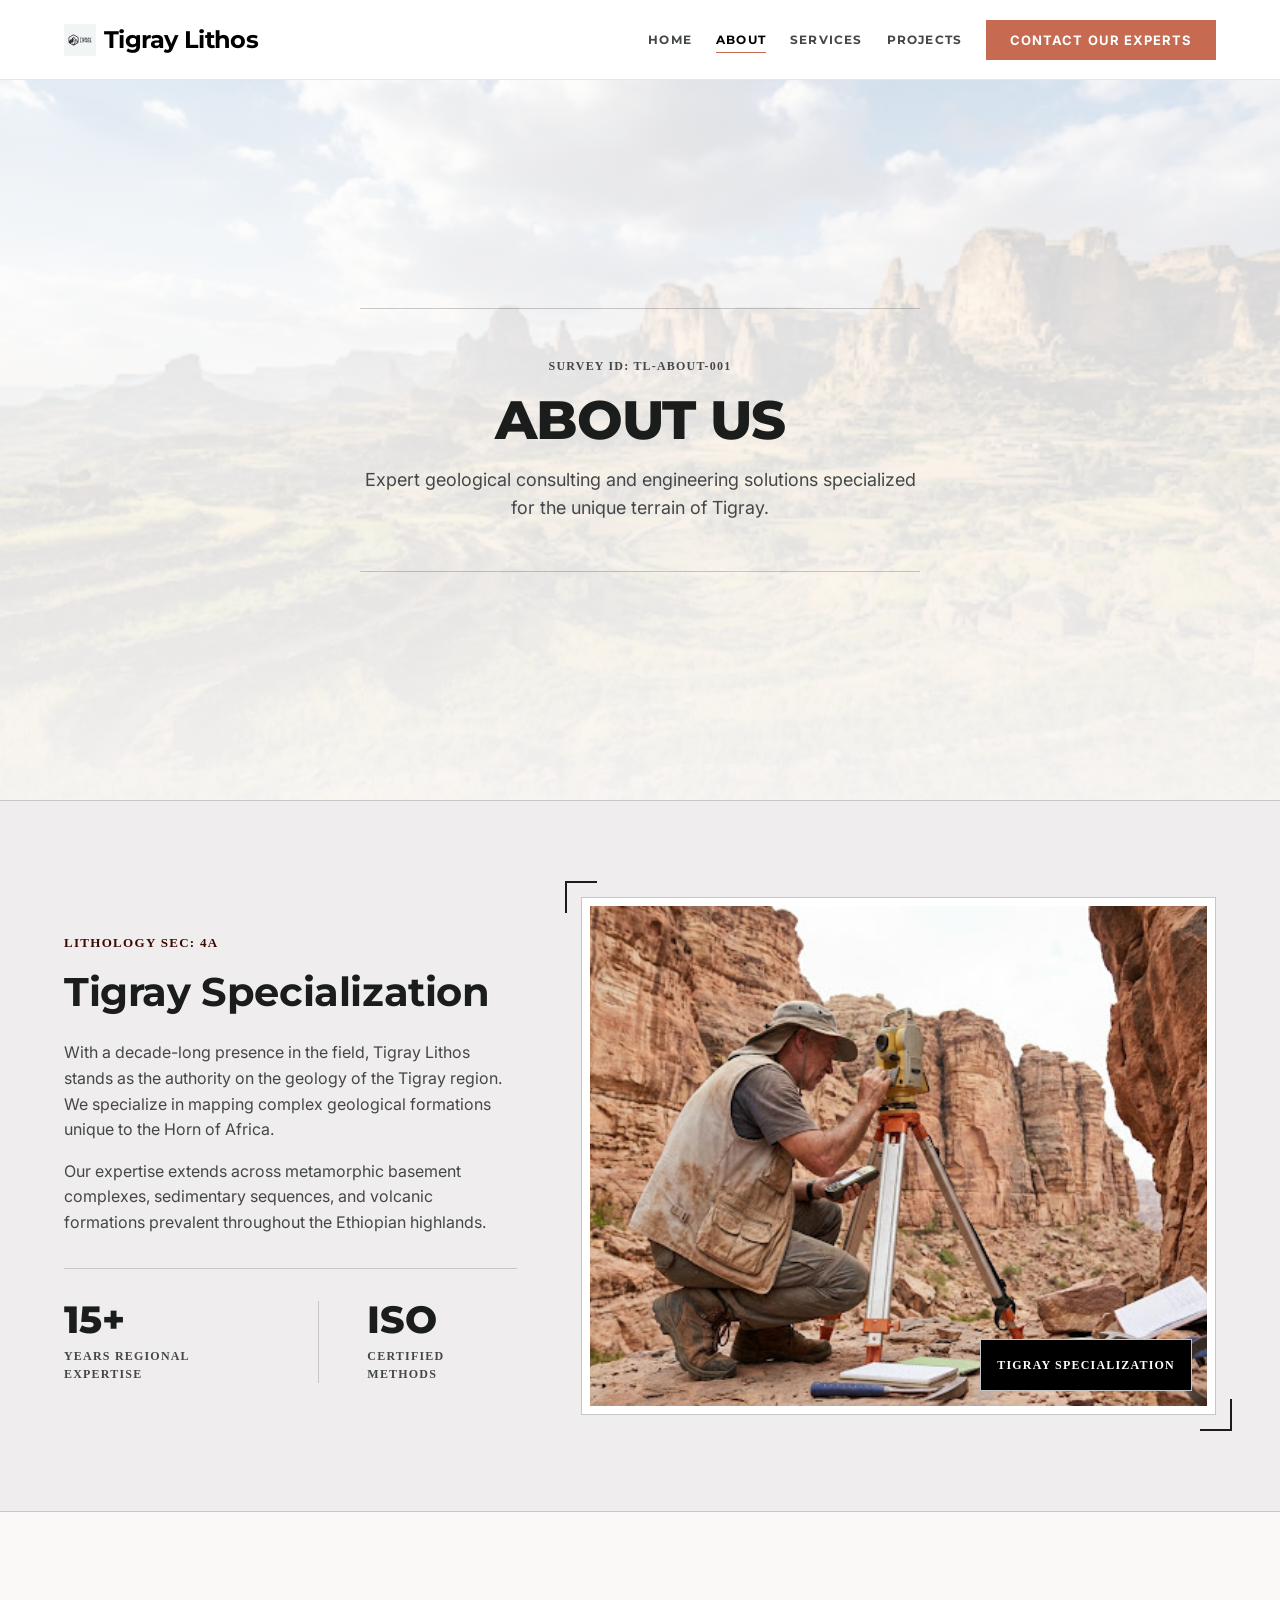
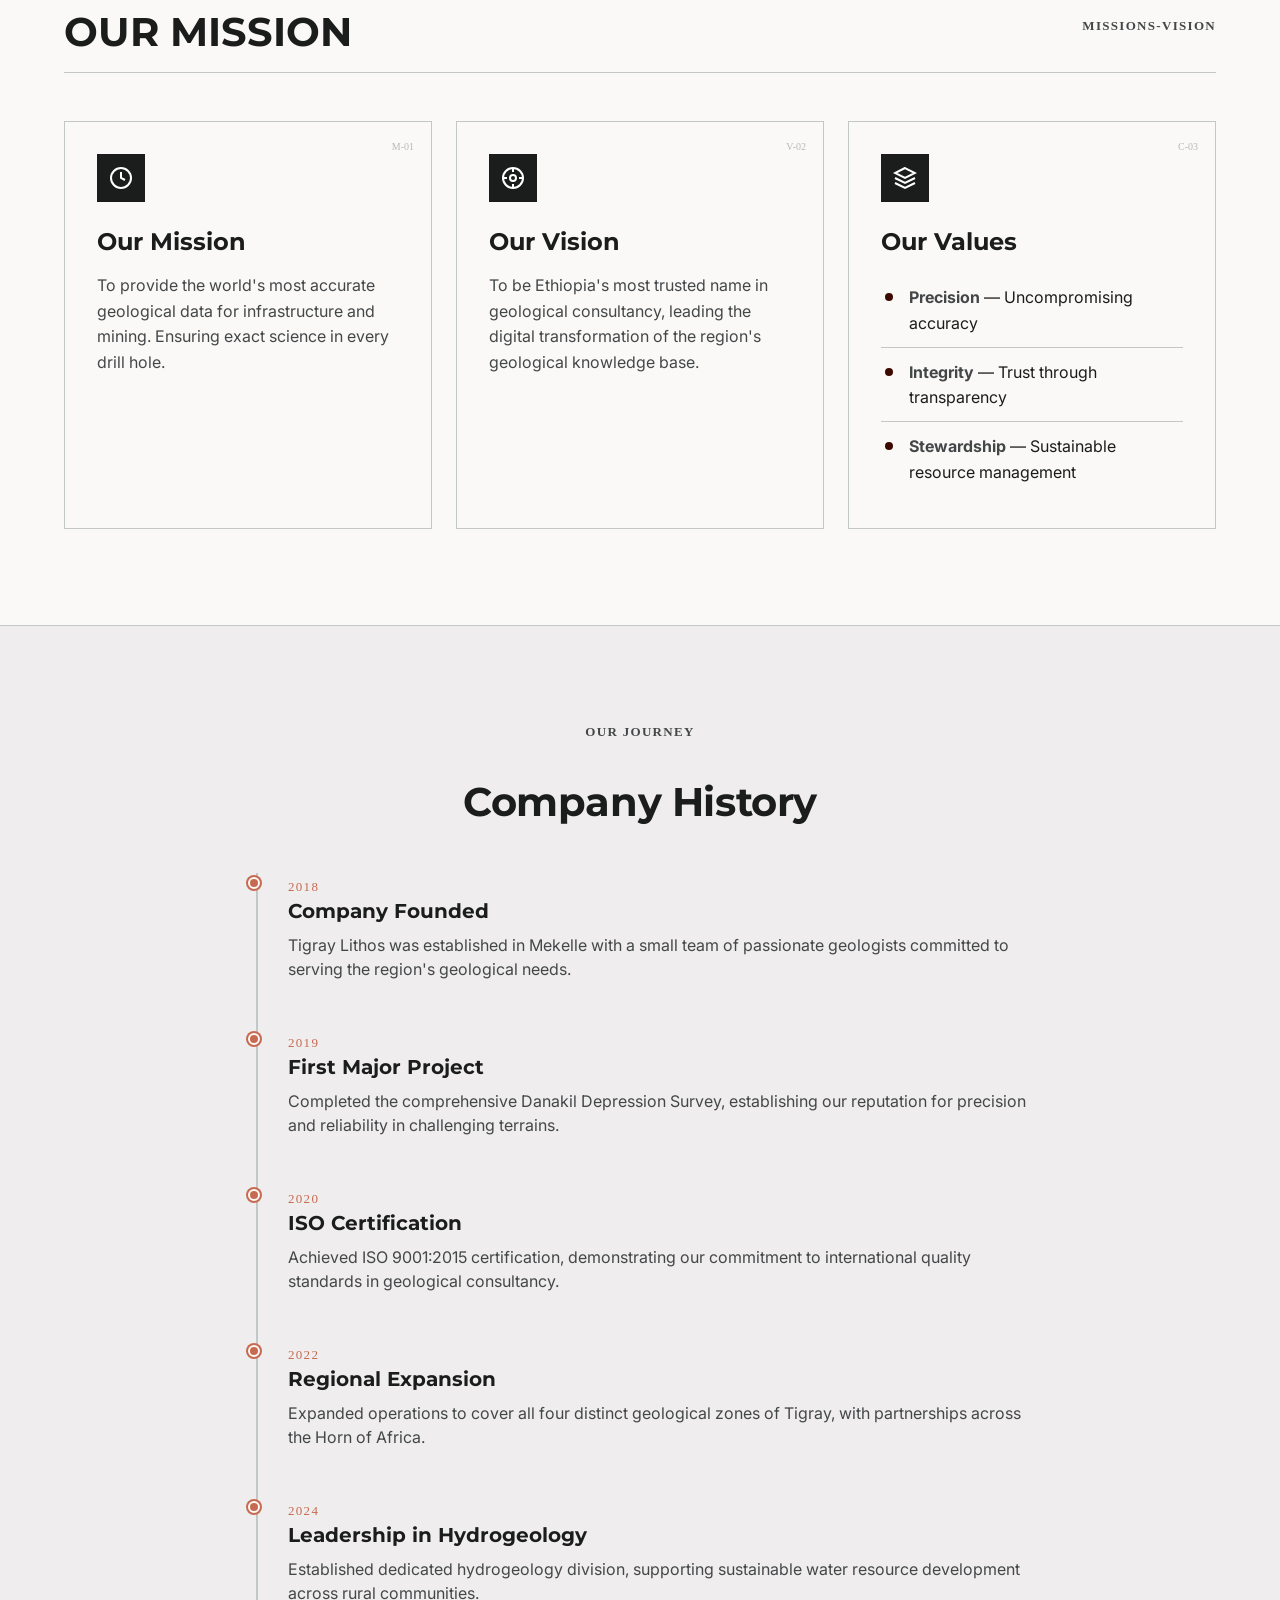
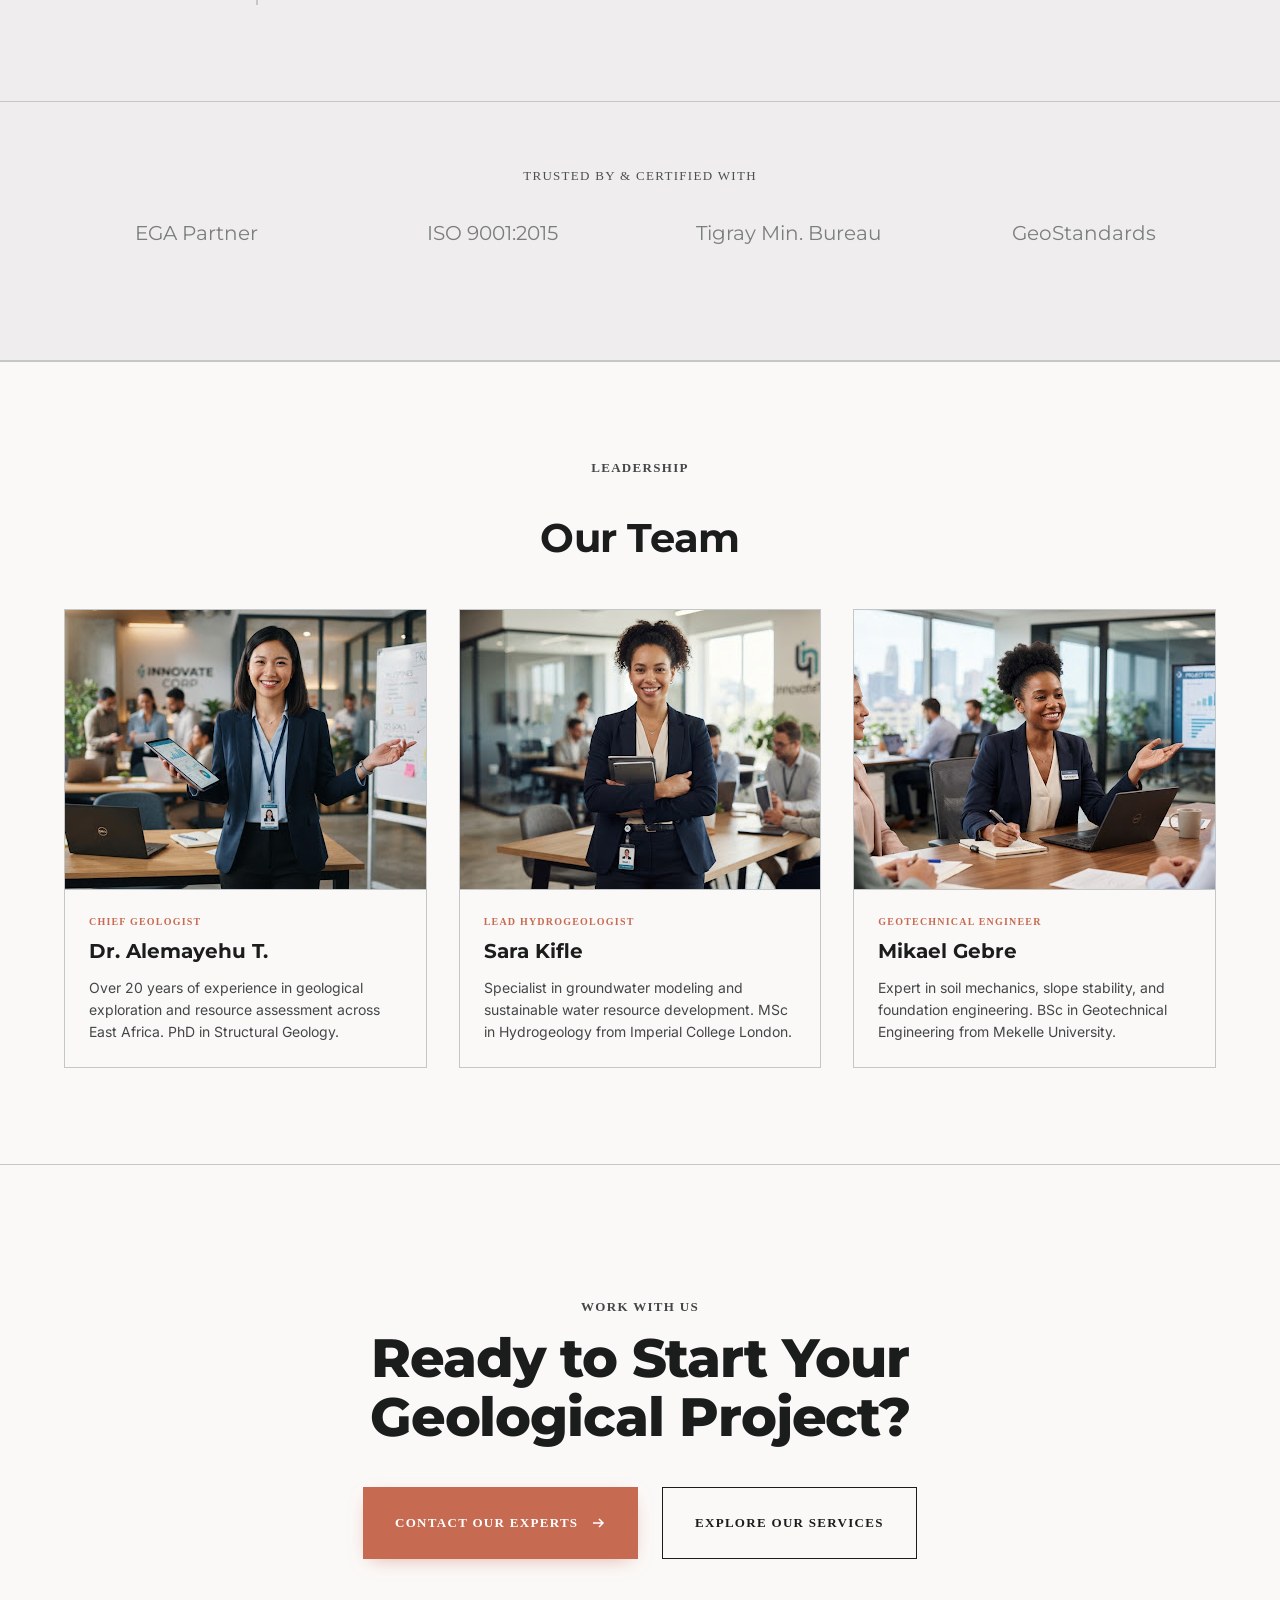
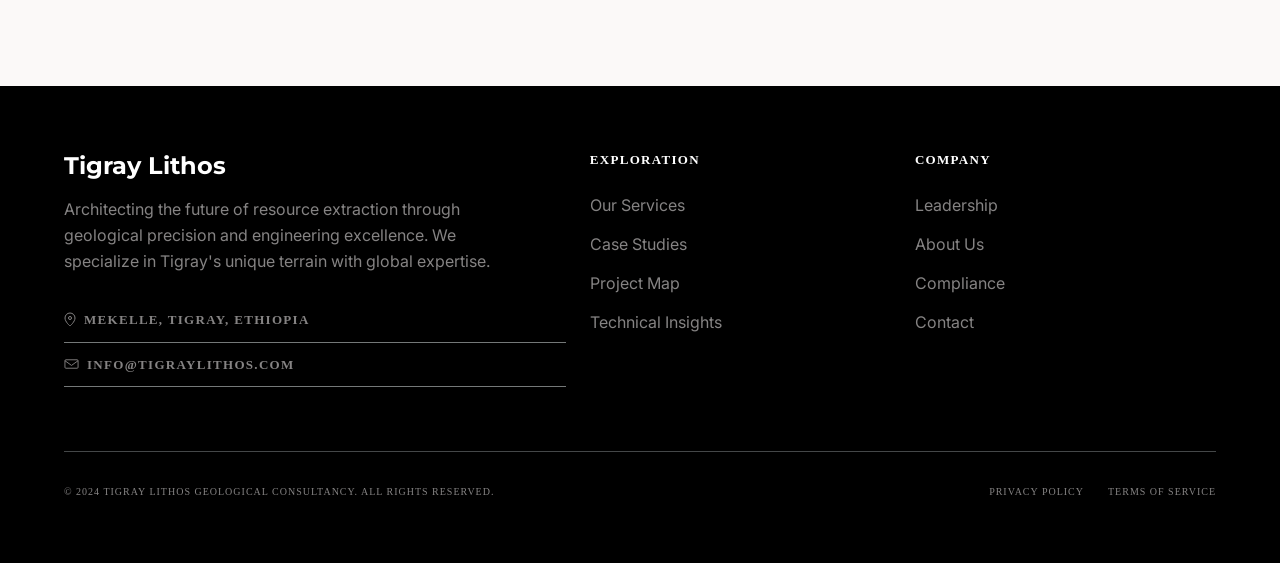
==== commit 44fad5fe: "polish" ====
--- a/about.html
+++ b/about.html
@@ -7,7 +7,7 @@
   <meta name="description" content="Learn about Tigray Lithos Geological Consultancy — our mission, history, and the expert team behind Ethiopia's leading geological consultancy.">
   <link rel="preconnect" href="https://fonts.googleapis.com">
   <link rel="preconnect" href="https://fonts.gstatic.com" crossorigin>
-  <link href="https://fonts.googleapis.com/css2?family=Inter:wght@400;700&family=Montserrat:wght@400;700;800&family=Playfair+Display:wght@400;600;700&display=swap" rel="stylesheet">
+  <link href="https://fonts.googleapis.com/css2?family=Inter:wght@400;700&family=Montserrat:wght@400;700;800&display=swap" rel="stylesheet">
   <link rel="stylesheet" href="css/style.css">
 </head>
 <body>
--- a/css/style.css
+++ b/css/style.css
@@ -23,7 +23,7 @@
 
   --font-display: 'Montserrat', sans-serif;
   --font-body: 'Inter', sans-serif;
-  --font-serif: 'Playfair Display', serif;
+  --font-serif: 'Liberation Serif', 'Times New Roman', serif;
 
   --header-h: 80px;
   --gutter: 64px;
@@ -1477,7 +1477,7 @@
   align-items: center;
 }
 
-.about-hero .page-hero-bg { opacity: 0.5; }
+.about-hero .page-hero-bg { opacity: 0.7; }
 
 .about-hero .page-hero-gradient {
   background: linear-gradient(180deg, rgba(255,255,255,0.7) 0%, rgba(251,249,248,0.95) 100%);
@@ -1519,14 +1519,127 @@
   margin-bottom: 16px;
 }
 
-/* Services Hero — Light Theme */
+/* Contact Hero — Light Theme (Figma Match) */
+.page-contact .main-nav a.is-active { color: #fff; }
+.contact-hero {
+  position: relative;
+  background: var(--bg);
+  color: var(--ink);
+  padding: 128px 0 96px;
+}
+
+.contact-hero .page-hero-bg { opacity: 0.7; }
+
+.contact-hero .page-hero-gradient {
+  background: linear-gradient(180deg, rgba(251,249,248,0.6) 0%, rgba(251,249,248,0.95) 100%);
+}
+
+.contact-hero .page-hero-topo { opacity: 0.08; }
+
+.contact-hero .breadcrumb { display: none; }
+
+.contact-hero .page-hero-content {
+  position: relative;
+  text-align: left;
+  display: flex;
+  flex-direction: column;
+  align-items: flex-start;
+  max-width: 1152px;
+  margin: 0 auto;
+  padding: 0 var(--gutter) 32px;
+  border-bottom: 1px solid #747878;
+}
+
+/* Hero Corner Brackets */
+.contact-hero .page-hero-content::before {
+  content: '';
+  position: absolute;
+  top: -16px;
+  left: -16px;
+  width: 20px;
+  height: 20px;
+  border: 2px solid #000;
+  border-right: none;
+  border-bottom: none;
+  pointer-events: none;
+}
+
+.contact-hero .page-hero-content::after {
+  content: '';
+  position: absolute;
+  bottom: -16px;
+  right: -16px;
+  width: 20px;
+  height: 20px;
+  border: 2px solid #000;
+  border-left: none;
+  border-top: none;
+  pointer-events: none;
+}
+
+/* COMM LINK Badge */
+.contact-hero-comm {
+  position: absolute;
+  top: 16px;
+  right: 0;
+  display: flex;
+  align-items: center;
+  gap: 12px;
+  background: #eae8e7;
+  border: 1px solid #747878;
+  padding: 16px 24px;
+}
+
+.contact-hero-comm-icon {
+  width: 26px;
+  height: 18px;
+  color: #000;
+}
+
+.contact-hero-comm-text {
+  display: flex;
+  flex-direction: column;
+  gap: 2px;
+}
+
+.contact-hero-comm-label {
+  font-family: var(--font-serif);
+  font-size: 12px;
+  font-weight: 600;
+  letter-spacing: 1.2px;
+  color: #000;
+}
+
+.contact-hero-comm-status {
+  font-family: var(--font-serif);
+  font-size: 10px;
+  color: var(--body);
+}
+
+.contact-hero h1 {
+  font-family: var(--font-display);
+  font-weight: 800;
+  font-size: 64px;
+  line-height: 70.4px;
+  letter-spacing: -3.2px;
+  color: var(--ink);
+  margin-bottom: 16px;
+  max-width: 700px;
+}
+
+.contact-hero p {
+  font-size: 18px;
+  line-height: 28.8px;
+  color: var(--body);
+  max-width: 560px;
+}
 .services-hero {
   background: var(--bg);
   color: var(--ink);
   padding: 128px 0;
 }
 
-.services-hero .page-hero-bg { opacity: 0.5; }
+.services-hero .page-hero-bg { opacity: 0.7; }
 
 .services-hero .page-hero-gradient {
   background: linear-gradient(180deg, rgba(251,249,248,0.6) 0%, rgba(251,249,248,0.95) 100%);
@@ -1587,7 +1700,7 @@
   border-bottom: 1px solid #e5e7eb;
 }
 
-.projects-hero .page-hero-bg { opacity: 0.5; }
+.projects-hero .page-hero-bg { opacity: 0.7; }
 
 .projects-hero .page-hero-gradient {
   background: linear-gradient(180deg, rgba(239,237,235,0.5) 0%, rgba(239,237,235,0.92) 100%);
@@ -2719,6 +2832,129 @@
 }
 
 /* ==========================================================================
+   DIRECT CONTACT METHODS
+   ========================================================================== */
+.direct-contact {
+  padding: 80px 0;
+  background: var(--bg);
+  border-bottom: 1px solid var(--border);
+}
+
+.direct-contact-title {
+  font-family: var(--font-serif);
+  font-size: 12px;
+  font-weight: 600;
+  letter-spacing: 1.2px;
+  text-transform: uppercase;
+  color: var(--body);
+  text-align: left;
+  margin-bottom: 36px;
+}
+
+.direct-contact-grid {
+  display: flex;
+  justify-content: space-between;
+  max-width: 1152px;
+  margin: 0 auto;
+  padding: 0;
+}
+
+.direct-contact-card {
+  position: relative;
+  background: var(--ink);
+  border: 1px solid var(--ink);
+  padding: 24px;
+  display: flex;
+  flex-direction: column;
+  flex: 1 1 auto;
+  max-width: 368px;
+  overflow: hidden;
+  transition: transform 0.3s ease, box-shadow 0.3s ease;
+}
+
+.direct-contact-card:hover {
+  transform: translateY(-4px);
+  box-shadow: 0 12px 24px rgba(0,0,0,0.3);
+  border-color: var(--accent);
+}
+
+.direct-contact-card::after {
+  content: '';
+  position: absolute;
+  bottom: 16px;
+  right: 16px;
+  width: 80px;
+  height: 80px;
+  background: currentColor;
+  opacity: 0.08;
+  mask-image: url("data:image/svg+xml,%3Csvg xmlns='http://www.w3.org/2000/svg' viewBox='0 0 24 24' fill='currentColor'%3E%3Cpath d='M12 2C6.48 2 2 6.48 2 12c0 4.42 3.01 8.17 7.07 9.44.4.08.55-.17.55-.38 0-.19-.01-.82-.01-1.49-2.88.6-3.49-1.2-3.49-1.2-.47-1.19-1.15-1.51-1.15-1.51-.94-.64.07-.62.07-.62 1.04.07 1.59 1.07 1.59 1.07.93 1.56 2.44 1.1 3.02.84.09-.65.35-1.09.64-1.34-2.22-.25-4.55-1.11-4.55-4.95 0-1.09.39-1.98 1.03-2.68-.1-.25-.45-1.27.1-2.64 0 0 .84-.27 2.75 1.02A9.56 9.56 0 0112 6.84c.85.004 1.7.01 2.5.03 1.91-1.29 2.75-1.02 2.75-1.02.55 1.37.2 2.39.1 2.64.64.7 1.03 1.59 1.03 2.68 0 3.86-2.34 4.7-4.57 4.93.36.31.69.92.69 1.85 0 1.33-.01 2.41-.01 2.74 0 .21.15.46.55.38A10.002 10.002 0 0022 12c0-5.52-4.48-10-10-10z'/%3E%3C/svg%3E");
+  mask-size: contain;
+  mask-repeat: no-repeat;
+  -webkit-mask-image: url("data:image/svg+xml,%3Csvg xmlns='http://www.w3.org/2000/svg' viewBox='0 0 24 24' fill='currentColor'%3E%3Cpath d='M12 2C6.48 2 2 6.48 2 12c0 4.42 3.01 8.17 7.07 9.44.4.08.55-.17.55-.38 0-.19-.01-.82-.01-1.49-2.88.6-3.49-1.2-3.49-1.2-.47-1.19-1.15-1.51-1.15-1.51-.94-.64.07-.62.07-.62 1.04.07 1.59 1.07 1.59 1.07.93 1.56 2.44 1.1 3.02.84.09-.65.35-1.09.64-1.34-2.22-.25-4.55-1.11-4.55-4.95 0-1.09.39-1.98 1.03-2.68-.1-.25-.45-1.27.1-2.64 0 0 .84-.27 2.75 1.02A9.56 9.56 0 0112 6.84c.85.004 1.7.01 2.5.03 1.91-1.29 2.75-1.02 2.75-1.02.55 1.37.2 2.39.1 2.64.64.7 1.03 1.59 1.03 2.68 0 3.86-2.34 4.7-4.57 4.93.36.31.69.92.69 1.85 0 1.33-.01 2.41-.01 2.74 0 .21.15.46.55.38A10.002 10.002 0 0022 12c0-5.52-4.48-10-10-10z'/%3E%3C/svg%3E");
+  -webkit-mask-size: contain;
+  -webkit-mask-repeat: no-repeat;
+  color: #fff;
+}
+
+.direct-contact-icon {
+  width: 47px;
+  height: 47px;
+  background: var(--accent);
+  border-radius: 50%;
+  display: flex;
+  align-items: center;
+  justify-content: center;
+  color: #fff;
+  margin-bottom: 16px;
+  flex-shrink: 0;
+}
+
+.direct-contact-info {
+  flex: 1;
+  display: flex;
+  flex-direction: column;
+  gap: 8px;
+  margin-bottom: 16px;
+  text-align: left;
+}
+
+.direct-contact-label {
+  font-family: var(--font-serif);
+  font-size: 12px;
+  font-weight: 600;
+  letter-spacing: 1.2px;
+  text-transform: uppercase;
+  color: #858383;
+}
+
+.direct-contact-value {
+  font-family: var(--font-display);
+  font-size: 24px;
+  font-weight: 700;
+  line-height: 31.2px;
+  color: #fff;
+}
+
+.direct-contact-link {
+  display: flex;
+  align-items: center;
+  justify-content: center;
+  width: 32px;
+  height: 32px;
+  border: 1px solid var(--muted);
+  border-radius: 50%;
+  color: var(--accent);
+  transition: all 0.2s ease;
+  align-self: flex-end;
+}
+
+.direct-contact-link:hover {
+  background: var(--accent);
+  border-color: var(--accent);
+  color: #fff;
+}
+
+/* ==========================================================================
    CONTACT PAGE
    ========================================================================== */
 /* Contact Section — 2 Column Layout */
@@ -2850,7 +3086,7 @@
   position: relative;
   background: var(--bg);
   border: 1px solid var(--ink);
-  padding: 48px;
+  padding: 64px;
   box-shadow: 2px 2px 0 0 rgba(0,0,0,0.1);
 }
 
@@ -2900,7 +3136,7 @@
 }
 
 .form-group {
-  margin-bottom: 24px;
+  margin-bottom: 32px;
 }
 
 .form-group:last-of-type { margin-bottom: 0; }
@@ -3093,6 +3329,10 @@
 
   .team-grid-expanded { grid-template-columns: 1fr; max-width: 420px; margin: 0 auto; }
 
+  .direct-contact-grid { flex-direction: column; gap: 16px; max-width: 368px; margin: 0 auto; padding: 0 24px; }
+  .direct-contact-card { width: 100%; }
+  .direct-contact { padding: 64px 0; }
+
   .contact-layout { grid-template-columns: 1fr; }
   .contact-sidebar { border-right: none; border-bottom: 1px solid var(--border); padding-right: 0; padding-bottom: 32px; }
   .decorative-text { display: none; }
